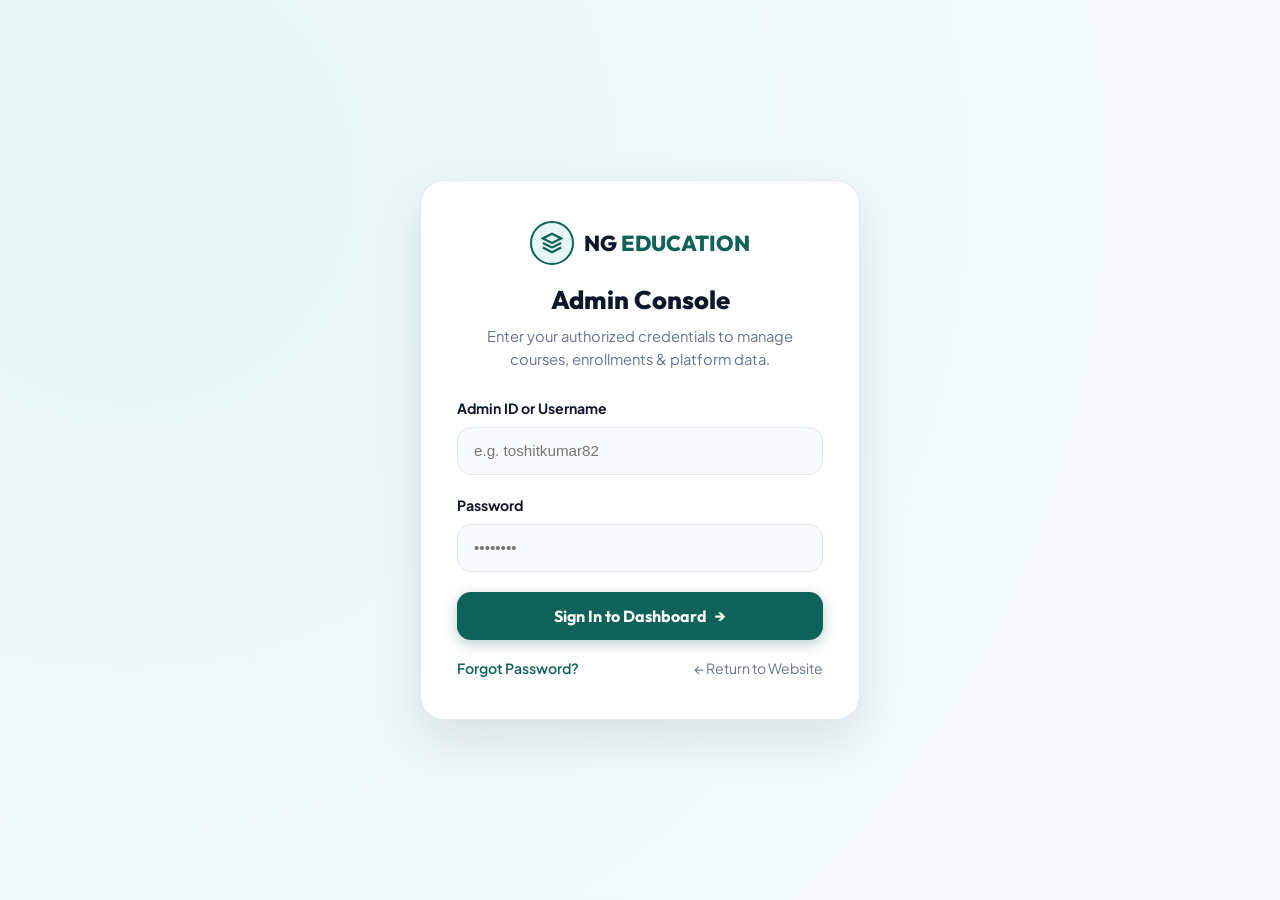
==== admin.html @ 5f2c1bf9 "Implement Master Admin Portal with course manager, payment approvals and 2-step email verification" ====
<!DOCTYPE html>
<html lang="en">
<head>
  <meta charset="UTF-8">
  <meta name="viewport" content="width=device-width, initial-scale=1.0">
  <title>NG EDUCATION | Master Admin Portal</title>
  <meta name="description" content="Private Master Admin Dashboard for NG EDUCATION. Manage Courses, Pricing, Student Enrollments, and User Logins.">
  <link rel="icon" type="image/svg+xml" href="data:image/svg+xml,<svg xmlns='http://www.w3.org/2000/svg' viewBox='0 0 24 24' fill='%230E6258'><path d='M12 2L2 7l10 5 10-5-10-5zM2 17l10 5 10-5M2 12l10 5 10-5'/></svg>">

  <!-- Google Fonts: Outfit & Plus Jakarta Sans -->
  <link rel="preconnect" href="https://fonts.googleapis.com">
  <link rel="preconnect" href="https://fonts.gstatic.com" crossorigin>
  <link href="https://fonts.googleapis.com/css2?family=Outfit:wght@500;600;700;800;900&family=Plus+Jakarta+Sans:wght@400;500;600;700;800&display=swap" rel="stylesheet">

  <!-- Admin Stylesheet -->
  <link rel="stylesheet" href="css/admin.css">
</head>
<body>

  <!-- =====================================================================
       1. AUTHENTICATION & LOGIN SCREEN (LOCK SCREEN)
       ===================================================================== -->
  <div class="admin-auth-wrapper" id="adminAuthWrap">
    <div class="admin-login-card">
      <div class="auth-header">
        <a href="index.html" class="auth-brand-logo">
          <div class="auth-logo-orb">
            <svg width="22" height="22" viewBox="0 0 24 24" fill="none" stroke="currentColor" stroke-width="2.5"><polygon points="12 2 2 7 12 12 22 7 12 2"></polygon><polyline points="2 17 12 22 22 17"></polyline><polyline points="2 12 12 17 22 12"></polyline></svg>
          </div>
          <span class="auth-brand-text">NG <span>EDUCATION</span></span>
        </a>
        <h1 class="auth-title">Admin Console</h1>
        <p class="auth-subtitle">Enter your authorized credentials to manage courses, enrollments &amp; platform data.</p>
      </div>

      <!-- Alert Box -->
      <div id="authAlertBox" class="auth-alert-box"></div>

      <form id="adminLoginForm">
        <div class="auth-form-group">
          <label class="auth-label" for="adminUserInput">Admin ID or Username</label>
          <div class="auth-input-wrap">
            <input type="text" id="adminUserInput" class="auth-input" placeholder="e.g. toshitkumar82" required autocomplete="username">
          </div>
        </div>

        <div class="auth-form-group">
          <label class="auth-label" for="adminPassInput">Password</label>
          <div class="auth-input-wrap">
            <input type="password" id="adminPassInput" class="auth-input" placeholder="••••••••" required autocomplete="current-password">
          </div>
        </div>

        <button type="submit" class="btn-auth-submit">
          <span>Sign In to Dashboard</span>
          <span>→</span>
        </button>
      </form>

      <div class="auth-extra-links">
        <span class="auth-forgot-link" onclick="openForgotPasswordModal()">Forgot Password?</span>
        <a href="index.html" class="auth-home-link">← Return to Website</a>
      </div>
    </div>
  </div>

  <!-- =====================================================================
       2. 2-STEP EMAIL VERIFICATION & FORGOT PASSWORD MODAL
       ===================================================================== -->
  <div class="admin-modal-overlay" id="modalForgotPass">
    <div class="admin-modal-box" style="max-width: 480px;">
      <div class="admin-modal-header">
        <h3 class="admin-modal-title">Reset Admin Password</h3>
        <button class="btn-modal-close" onclick="closeForgotPasswordModal()">&times;</button>
      </div>
      <div class="admin-modal-body">
        <div id="forgotAlert" class="auth-alert-box"></div>

        <!-- Step 1: Send OTP -->
        <div id="stepSendOtp">
          <p style="font-size: 0.92rem; color: #475569; margin-bottom: 18px;">
            For security, a 6-digit verification code will be sent to the registered Master Admin email address: <strong>kumartoshit82@gmail.com</strong>.
          </p>
          <div class="auth-form-group">
            <label class="auth-label">Confirm Master Admin Email</label>
            <input type="email" id="recoveryEmailInput" class="auth-input" value="kumartoshit82@gmail.com" placeholder="kumartoshit82@gmail.com">
          </div>
          <button type="button" class="btn-primary-action" style="width: 100%; justify-content: center; height: 46px;" onclick="requestPasswordResetOtp()">
            Send 2-Step Verification Code
          </button>
        </div>

        <!-- Step 2: Verify OTP -->
        <div id="stepVerifyOtp" style="display: none;">
          <p style="font-size: 0.92rem; color: #475569; margin-bottom: 18px;">
            We have sent a 6-digit code to <strong id="sentEmailNote">kumartoshit82@gmail.com</strong>. Please enter it below:
          </p>
          <div class="auth-form-group">
            <label class="auth-label">Enter 6-Digit OTP</label>
            <input type="text" id="otpInput" class="auth-input" placeholder="e.g. 849201" maxlength="6" style="letter-spacing: 4px; font-weight: 800; font-size: 1.2rem; text-align: center;">
          </div>
          <button type="button" class="btn-primary-action" style="width: 100%; justify-content: center; height: 46px;" onclick="verifyResetOtp()">
            Verify Code
          </button>
        </div>

        <!-- Step 3: Set New Password -->
        <div id="stepSetNewPass" style="display: none;">
          <p style="font-size: 0.92rem; color: #10B981; font-weight: 700; margin-bottom: 16px;">
            ✓ Identity verified successfully! Choose your new password.
          </p>
          <div class="auth-form-group">
            <label class="auth-label">New Password</label>
            <input type="password" id="newPasswordInput" class="auth-input" placeholder="Minimum 6 characters">
          </div>
          <div class="auth-form-group">
            <label class="auth-label">Confirm New Password</label>
            <input type="password" id="confirmPasswordInput" class="auth-input" placeholder="Re-enter password">
          </div>
          <button type="button" class="btn-primary-action" style="width: 100%; justify-content: center; height: 46px;" onclick="saveNewPassword()">
            Save New Password &amp; Login
          </button>
        </div>
      </div>
    </div>
  </div>

  <!-- =====================================================================
       3. MAIN ADMIN APP LAYOUT (SIDEBAR + CONTENT PANES)
       ===================================================================== -->
  <div class="admin-app-layout" id="adminAppLayout" style="display: none;">

    <!-- Left Sidebar -->
    <aside class="admin-sidebar" id="adminSidebar">
      <div class="sidebar-header">
        <a href="index.html" class="auth-brand-logo" style="margin-bottom: 0;">
          <div class="auth-logo-orb" style="width: 36px; height: 36px;">
            <svg width="18" height="18" viewBox="0 0 24 24" fill="none" stroke="currentColor" stroke-width="2.5"><polygon points="12 2 2 7 12 12 22 7 12 2"></polygon><polyline points="2 17 12 22 22 17"></polyline><polyline points="2 12 12 17 22 12"></polyline></svg>
          </div>
          <span class="auth-brand-text" style="font-size: 1.15rem;">NG <span>ADMIN</span></span>
        </a>
      </div>

      <nav class="sidebar-nav">
        <button class="nav-tab-btn active" id="tabBtn_dashboard" onclick="switchAdminTab('dashboard')">
          <span>📊</span>
          <span>Dashboard</span>
        </button>

        <button class="nav-tab-btn" id="tabBtn_courses" onclick="switchAdminTab('courses')">
          <span>📚</span>
          <span>Courses Manager</span>
        </button>

        <button class="nav-tab-btn" id="tabBtn_orders" onclick="switchAdminTab('orders')">
          <span>💳</span>
          <span>Enrollments &amp; Approvals</span>
          <span class="nav-tab-badge" id="sidebarOrderBadge" style="display: none;">0</span>
        </button>

        <button class="nav-tab-btn" id="tabBtn_users" onclick="switchAdminTab('users')">
          <span>👥</span>
          <span>User Logins</span>
        </button>

        <button class="nav-tab-btn" id="tabBtn_security" onclick="switchAdminTab('security')">
          <span>🔒</span>
          <span>Security &amp; 2-Step</span>
        </button>
      </nav>

      <div class="sidebar-footer">
        <div class="admin-user-info">
          <div class="admin-avatar">TK</div>
          <div class="admin-names">
            <div class="admin-name-title" id="adminDisplayUsername">toshitkumar82</div>
            <div class="admin-role-badge">Master Admin</div>
          </div>
        </div>
        <button class="btn-sidebar-logout" onclick="handleLogout()" title="Sign Out">
          <svg width="20" height="20" viewBox="0 0 24 24" fill="none" stroke="currentColor" stroke-width="2"><path d="M9 21H5a2 2 0 0 1-2-2V5a2 2 0 0 1 2-2h4"></path><polyline points="16 17 21 12 16 7"></polyline><line x1="21" y1="12" x2="9" y2="12"></line></svg>
        </button>
      </div>
    </aside>

    <!-- Main Content -->
    <main class="admin-main-content">
      
      <!-- Top Navigation -->
      <header class="admin-top-nav">
        <div class="top-nav-left">
          <button class="btn-mobile-sidebar-toggle" id="btnSidebarToggle">☰</button>
          <h2 class="top-page-title" id="topNavTitle">Platform Overview</h2>
        </div>
        <div class="top-nav-right">
          <span style="font-size: 0.85rem; color: #10B981; font-weight: 700; background: #D1FAE5; padding: 4px 10px; border-radius: 999px;">
            ● Protected Session
          </span>
          <a href="index.html" target="_blank" class="btn-live-site">
            <span>View Live Site</span>
            <span>↗</span>
          </a>
        </div>
      </header>

      <!-- Panes Container -->
      <div class="admin-view-container">

        <!-- ==========================================
             PANE 1: DASHBOARD
             ========================================== -->
        <div class="admin-tab-pane active" id="pane_dashboard">
          
          <!-- Metric Cards -->
          <div class="stats-cards-grid">
            <div class="stat-metric-card">
              <div class="metric-header">
                <span class="metric-title">Pending Approvals</span>
                <div class="metric-icon-wrap metric-amber">⏳</div>
              </div>
              <div class="metric-number" id="metricPendingOrders">0</div>
              <div class="metric-footer">Awaiting payment verification</div>
            </div>

            <div class="stat-metric-card">
              <div class="metric-header">
                <span class="metric-title">Verified Revenue</span>
                <div class="metric-icon-wrap metric-green">₹</div>
              </div>
              <div class="metric-number" id="metricTotalRevenue">₹0</div>
              <div class="metric-footer">Total approved course sales</div>
            </div>

            <div class="stat-metric-card">
              <div class="metric-header">
                <span class="metric-title">Registered Users</span>
                <div class="metric-icon-wrap metric-teal">👥</div>
              </div>
              <div class="metric-number" id="metricTotalUsers">0</div>
              <div class="metric-footer">Google &amp; Direct Logins</div>
            </div>

            <div class="stat-metric-card">
              <div class="metric-header">
                <span class="metric-title">Active Live Courses</span>
                <div class="metric-icon-wrap metric-purple">📚</div>
              </div>
              <div class="metric-number" id="metricActiveCourses">0</div>
              <div class="metric-footer">Published on Home Page</div>
            </div>
          </div>

          <!-- Quick Orders Table -->
          <div class="panel-card">
            <div class="panel-header">
              <div class="panel-title-wrap">
                <h3>Recent Student Enrollments &amp; Approvals</h3>
                <p>Toggle switch to ON to immediately approve course access upon payment verification.</p>
              </div>
              <button class="btn-primary-action" onclick="switchAdminTab('orders')">View All Enrollments →</button>
            </div>
            <div class="table-responsive">
              <table class="admin-table">
                <thead>
                  <tr>
                    <th>Order ID</th>
                    <th>Student Name</th>
                    <th>Course</th>
                    <th>Amount</th>
                    <th>Status</th>
                    <th>Approval Action</th>
                  </tr>
                </thead>
                <tbody id="dashRecentOrdersBody"></tbody>
              </table>
            </div>
          </div>

        </div>

        <!-- ==========================================
             PANE 2: COURSES MANAGER
             ========================================== -->
        <div class="admin-tab-pane" id="pane_courses">
          <div class="panel-card">
            <div class="panel-header">
              <div class="panel-title-wrap">
                <h3>Live Courses &amp; Pricing Catalog</h3>
                <p>Add new courses, update prices, discounts, and toggle courses ON/OFF directly on the Home Page.</p>
              </div>
              <div class="panel-actions">
                <button class="btn-primary-action" onclick="openAddCourseModal()">+ Add New Course</button>
              </div>
            </div>
            <div class="table-responsive">
              <table class="admin-table">
                <thead>
                  <tr>
                    <th>Course Title</th>
                    <th>Category</th>
                    <th>Pricing &amp; Discount</th>
                    <th>Status</th>
                    <th>Home Page Live Switch</th>
                    <th>Actions</th>
                  </tr>
                </thead>
                <tbody id="coursesTableBody"></tbody>
              </table>
            </div>
          </div>
        </div>

        <!-- ==========================================
             PANE 3: ENROLLMENTS & APPROVALS
             ========================================== -->
        <div class="admin-tab-pane" id="pane_orders">
          <div class="panel-card">
            <div class="panel-header">
              <div class="panel-title-wrap">
                <h3>Course Enrollments &amp; Payment Verification</h3>
                <p>Verify payment proof/UTR and toggle ON to grant student course access.</p>
              </div>
            </div>
            <div class="table-responsive">
              <table class="admin-table">
                <thead>
                  <tr>
                    <th>Order ID</th>
                    <th>Student &amp; Parent</th>
                    <th>Contact Info</th>
                    <th>Course Enrolled</th>
                    <th>Amount &amp; Mode</th>
                    <th>Transaction Ref</th>
                    <th>Approval Status</th>
                    <th>Approve Switch</th>
                  </tr>
                </thead>
                <tbody id="ordersTableBody"></tbody>
              </table>
            </div>
          </div>
        </div>

        <!-- ==========================================
             PANE 4: USER LOGINS DIRECTORY
             ========================================== -->
        <div class="admin-tab-pane" id="pane_users">
          <div class="panel-card">
            <div class="panel-header">
              <div class="panel-title-wrap">
                <h3>Registered User Logins Directory</h3>
                <p>Synced live with your Google Sheet (Google Users &amp; Direct Signups) with location &amp; device details.</p>
              </div>
              <a href="https://docs.google.com/spreadsheets/d/1xr0EmkTysGumahYe-9bsFYZ5dHt9Hrwc7kHUkn9JGhY/edit" target="_blank" class="btn-secondary-action">
                <span>Open in Google Sheets ↗</span>
              </a>
            </div>
            <div class="table-responsive">
              <table class="admin-table">
                <thead>
                  <tr>
                    <th>User ID</th>
                    <th>Full Name</th>
                    <th>Email Address</th>
                    <th>Phone</th>
                    <th>Source</th>
                    <th>Location &amp; IP</th>
                    <th>Device &amp; OS</th>
                    <th>Joined At</th>
                  </tr>
                </thead>
                <tbody id="usersTableBody"></tbody>
              </table>
            </div>
          </div>
        </div>

        <!-- ==========================================
             PANE 5: SECURITY & 2-STEP SETTINGS
             ========================================== -->
        <div class="admin-tab-pane" id="pane_security">
          <div class="panel-card" style="max-width: 680px;">
            <div class="panel-header">
              <div class="panel-title-wrap">
                <h3>Admin Security &amp; 2-Step Verification</h3>
                <p>Manage your Master Admin credentials and password recovery.</p>
              </div>
            </div>
            <div class="admin-modal-body">
              <div class="auth-form-group">
                <label class="auth-label">Master Admin ID / Username</label>
                <input type="text" class="auth-input" value="toshitkumar82" readonly style="background: #F1F5F9; color: #475569;">
              </div>

              <div class="auth-form-group">
                <label class="auth-label">2-Step Verification Recovery Email</label>
                <input type="email" class="auth-input" value="kumartoshit82@gmail.com" readonly style="background: #F1F5F9; color: #475569;">
                <p style="font-size: 0.8rem; color: #64748B; margin-top: 4px;">
                  All password reset codes and security verification OTPs are strictly dispatched to this address.
                </p>
              </div>

              <div style="margin-top: 24px; padding-top: 20px; border-top: 1px solid var(--admin-border);">
                <button type="button" class="btn-primary-action" onclick="openForgotPasswordModal()">
                  Trigger 2-Step Email Password Reset Code →
                </button>
              </div>
            </div>
          </div>
        </div>

      </div>
    </main>
  </div>

  <!-- =====================================================================
       4. ADD / EDIT COURSE MODAL
       ===================================================================== -->
  <div class="admin-modal-overlay" id="modalCourse">
    <div class="admin-modal-box">
      <div class="admin-modal-header">
        <h3 class="admin-modal-title" id="courseModalTitle">Add New Course</h3>
        <button class="btn-modal-close" onclick="closeCourseModal()">&times;</button>
      </div>
      <form id="courseForm" onsubmit="handleCourseFormSubmit(event)">
        <input type="hidden" id="courseEditId">
        <div class="admin-modal-body">
          <div class="modal-form-grid">
            <div class="modal-form-full auth-form-group">
              <label class="auth-label">Course Title *</label>
              <input type="text" id="courseInputTitle" class="auth-input" placeholder="e.g. Autonomous Smart Car & Robotics" required>
            </div>

            <div class="auth-form-group">
              <label class="auth-label">Category *</label>
              <input type="text" id="courseInputCategory" class="auth-input" placeholder="e.g. Robotics, AI, Coding" required>
            </div>

            <div class="auth-form-group">
              <label class="auth-label">Icon (Emoji) *</label>
              <input type="text" id="courseInputIcon" class="auth-input" placeholder="e.g. 🤖, 💻, ⚡" required>
            </div>

            <div class="auth-form-group">
              <label class="auth-label">Target Students / Grade</label>
              <input type="text" id="courseInputGrade" class="auth-input" placeholder="e.g. Grade 5–10">
            </div>

            <div class="auth-form-group">
              <label class="auth-label">Duration &amp; Modules</label>
              <input type="text" id="courseInputDuration" class="auth-input" placeholder="e.g. 16 Modules • 25 Hours">
            </div>

            <div class="auth-form-group">
              <label class="auth-label">Original Price (₹)</label>
              <input type="number" id="courseInputOrigPrice" class="auth-input" placeholder="e.g. 3999" min="0">
            </div>

            <div class="auth-form-group">
              <label class="auth-label">Discounted Selling Price (₹) *</label>
              <input type="number" id="courseInputDiscPrice" class="auth-input" placeholder="e.g. 1999" required min="0">
            </div>

            <div class="auth-form-group">
              <label class="auth-label">Discount Badge Text</label>
              <input type="text" id="courseInputBadge" class="auth-input" placeholder="e.g. 50% OFF, Bestseller">
            </div>

            <div class="modal-form-full auth-form-group">
              <label class="auth-label">Course Description</label>
              <textarea id="courseInputDesc" class="auth-input" style="height: 80px; padding-top: 10px; resize: vertical;" placeholder="Brief summary of what students will build and learn..."></textarea>
            </div>

            <div class="modal-form-full" style="display: flex; align-items: center; gap: 10px;">
              <input type="checkbox" id="courseInputActive" checked style="width: 18px; height: 18px; accent-color: var(--admin-teal);">
              <label for="courseInputActive" style="font-size: 0.92rem; font-weight: 700; color: var(--admin-slate); cursor: pointer;">
                Publish Live on Home Page immediately
              </label>
            </div>
          </div>
        </div>
        <div class="admin-modal-footer">
          <button type="button" class="btn-secondary-action" onclick="closeCourseModal()">Cancel</button>
          <button type="submit" class="btn-primary-action">Save Course</button>
        </div>
      </form>
    </div>
  </div>

  <!-- Admin Logic Script -->
  <script src="js/admin.js"></script>
</body>
</html>
---- css/admin.css ----
/* =====================================================================
   NG EDUCATION - MASTER ADMIN DASHBOARD STYLESHEET
   100% Solid Color System • Teal (#0E6258) • Amber (#F59E0B) • Slate (#0F172A)
   ===================================================================== */

:root {
  --admin-teal: #0E6258;
  --admin-teal-dark: #08473F;
  --admin-teal-light: #E6F7F5;
  --admin-amber: #F59E0B;
  --admin-amber-dark: #D97706;
  --admin-amber-light: #FEF3C7;
  --admin-slate: #0F172A;
  --admin-slate-card: #1E293B;
  --admin-gray-bg: #F8FAFC;
  --admin-border: #E2E8F0;
  --admin-text-main: #0F172A;
  --admin-text-muted: #64748B;
  --admin-success: #10B981;
  --admin-success-light: #D1FAE5;
  --admin-danger: #EF4444;
  --admin-danger-light: #FEE2E2;
  --admin-radius: 14px;
  --admin-shadow: 0 4px 20px rgba(15, 23, 42, 0.06);
  --admin-font: 'Plus Jakarta Sans', -apple-system, BlinkMacSystemFont, 'Segoe UI', Roboto, sans-serif;
  --admin-heading: 'Outfit', -apple-system, BlinkMacSystemFont, 'Segoe UI', Roboto, sans-serif;
}

*, *::before, *::after {
  box-sizing: border-box;
  margin: 0;
  padding: 0;
}

body {
  font-family: var(--admin-font);
  background-color: var(--admin-gray-bg);
  color: var(--admin-text-main);
  line-height: 1.5;
  min-height: 100vh;
}

/* =====================================================================
   1. AUTHENTICATION & LOGIN SCREEN (LOCK SCREEN)
   ===================================================================== */
.admin-auth-wrapper {
  min-height: 100vh;
  display: flex;
  align-items: center;
  justify-content: center;
  padding: 24px;
  background: radial-gradient(circle at 10% 20%, #E6F7F5 0%, #F8FAFC 90%);
}

.admin-login-card {
  width: 100%;
  max-width: 440px;
  background-color: #FFFFFF;
  border: 1.5px solid var(--admin-border);
  border-radius: 24px;
  padding: 40px 36px;
  box-shadow: 0 20px 48px rgba(15, 23, 42, 0.1);
  position: relative;
}

.auth-header {
  text-align: center;
  margin-bottom: 28px;
}

.auth-brand-logo {
  display: inline-flex;
  align-items: center;
  gap: 10px;
  margin-bottom: 16px;
  text-decoration: none;
}

.auth-logo-orb {
  width: 44px;
  height: 44px;
  border-radius: 50%;
  background-color: var(--admin-teal-light);
  border: 2px solid var(--admin-teal);
  display: flex;
  align-items: center;
  justify-content: center;
  color: var(--admin-teal);
}

.auth-brand-text {
  font-family: var(--admin-heading);
  font-size: 1.35rem;
  font-weight: 800;
  color: var(--admin-slate);
}

.auth-brand-text span {
  color: var(--admin-teal);
}

.auth-title {
  font-family: var(--admin-heading);
  font-size: 1.6rem;
  font-weight: 800;
  color: var(--admin-slate);
  margin-bottom: 6px;
}

.auth-subtitle {
  font-size: 0.92rem;
  color: var(--admin-text-muted);
}

.auth-form-group {
  margin-bottom: 20px;
}

.auth-label {
  display: block;
  font-size: 0.88rem;
  font-weight: 700;
  color: var(--admin-slate);
  margin-bottom: 8px;
}

.auth-input-wrap {
  position: relative;
}

.auth-input {
  width: 100%;
  height: 48px;
  padding: 0 16px;
  font-size: 0.95rem;
  border: 1.5px solid var(--admin-border);
  border-radius: var(--admin-radius);
  outline: none;
  transition: all 0.2s ease;
  background-color: #F8FAFC;
  color: var(--admin-slate);
}

.auth-input:focus {
  border-color: var(--admin-teal);
  background-color: #FFFFFF;
  box-shadow: 0 0 0 3px rgba(14, 98, 88, 0.12);
}

.btn-auth-submit {
  width: 100%;
  height: 48px;
  background-color: var(--admin-teal);
  color: #FFFFFF;
  border: none;
  border-radius: var(--admin-radius);
  font-family: var(--admin-heading);
  font-size: 1rem;
  font-weight: 700;
  cursor: pointer;
  transition: all 0.2s ease;
  box-shadow: 0 4px 14px rgba(14, 98, 88, 0.3);
  display: flex;
  align-items: center;
  justify-content: center;
  gap: 8px;
}

.btn-auth-submit:hover {
  background-color: var(--admin-teal-dark);
  transform: translateY(-1px);
}

.auth-extra-links {
  display: flex;
  justify-content: space-between;
  align-items: center;
  margin-top: 18px;
  font-size: 0.88rem;
}

.auth-forgot-link {
  color: var(--admin-teal);
  text-decoration: none;
  font-weight: 600;
  cursor: pointer;
}

.auth-forgot-link:hover {
  text-decoration: underline;
}

.auth-home-link {
  color: var(--admin-text-muted);
  text-decoration: none;
}

.auth-alert-box {
  padding: 12px 16px;
  border-radius: 12px;
  font-size: 0.88rem;
  margin-bottom: 20px;
  display: none;
}

.auth-alert-error {
  background-color: var(--admin-danger-light);
  color: var(--admin-danger);
  border: 1px solid #FCA5A5;
}

.auth-alert-success {
  background-color: var(--admin-success-light);
  color: var(--admin-success);
  border: 1px solid #6EE7B7;
}

/* =====================================================================
   2. MAIN ADMIN APP LAYOUT (SIDEBAR + CONTENT)
   ===================================================================== */
.admin-app-layout {
  display: flex;
  min-height: 100vh;
}

/* Sidebar */
.admin-sidebar {
  width: 260px;
  background-color: #FFFFFF;
  border-right: 1.5px solid var(--admin-border);
  display: flex;
  flex-direction: column;
  position: fixed;
  top: 0;
  bottom: 0;
  left: 0;
  z-index: 100;
  transition: transform 0.3s ease;
}

.sidebar-header {
  padding: 24px 20px;
  border-bottom: 1.5px solid var(--admin-border);
  display: flex;
  align-items: center;
  justify-content: space-between;
}

.sidebar-nav {
  padding: 20px 14px;
  display: flex;
  flex-direction: column;
  gap: 6px;
  flex: 1;
  overflow-y: auto;
}

.nav-tab-btn {
  display: flex;
  align-items: center;
  gap: 12px;
  padding: 12px 16px;
  border-radius: var(--admin-radius);
  background: transparent;
  border: none;
  color: var(--admin-text-muted);
  font-size: 0.94rem;
  font-weight: 600;
  cursor: pointer;
  transition: all 0.2s ease;
  width: 100%;
  text-align: left;
}

.nav-tab-btn:hover {
  background-color: var(--admin-gray-bg);
  color: var(--admin-slate);
}

.nav-tab-btn.active {
  background-color: var(--admin-teal-light);
  color: var(--admin-teal);
  font-weight: 700;
}

.nav-tab-badge {
  margin-left: auto;
  background-color: var(--admin-amber);
  color: #FFFFFF;
  font-size: 0.75rem;
  font-weight: 800;
  padding: 2px 8px;
  border-radius: 999px;
}

.sidebar-footer {
  padding: 18px 20px;
  border-top: 1.5px solid var(--admin-border);
  display: flex;
  align-items: center;
  justify-content: space-between;
}

.admin-user-info {
  display: flex;
  align-items: center;
  gap: 10px;
}

.admin-avatar {
  width: 36px;
  height: 36px;
  border-radius: 50%;
  background-color: var(--admin-teal);
  color: #FFFFFF;
  display: flex;
  align-items: center;
  justify-content: center;
  font-weight: 800;
  font-size: 0.9rem;
}

.admin-names {
  line-height: 1.2;
}

.admin-name-title {
  font-size: 0.88rem;
  font-weight: 700;
  color: var(--admin-slate);
}

.admin-role-badge {
  font-size: 0.74rem;
  color: var(--admin-text-muted);
}

.btn-sidebar-logout {
  background: none;
  border: none;
  color: var(--admin-text-muted);
  cursor: pointer;
  padding: 6px;
  border-radius: 8px;
  transition: all 0.2s ease;
}

.btn-sidebar-logout:hover {
  background-color: var(--admin-danger-light);
  color: var(--admin-danger);
}

/* Main Content Area */
.admin-main-content {
  margin-left: 260px;
  flex: 1;
  display: flex;
  flex-direction: column;
  min-height: 100vh;
}

.admin-top-nav {
  height: 70px;
  background-color: #FFFFFF;
  border-bottom: 1.5px solid var(--admin-border);
  display: flex;
  align-items: center;
  justify-content: space-between;
  padding: 0 32px;
  position: sticky;
  top: 0;
  z-index: 90;
}

.top-nav-left {
  display: flex;
  align-items: center;
  gap: 16px;
}

.top-page-title {
  font-family: var(--admin-heading);
  font-size: 1.35rem;
  font-weight: 800;
  color: var(--admin-slate);
}

.top-nav-right {
  display: flex;
  align-items: center;
  gap: 16px;
}

.btn-live-site {
  display: inline-flex;
  align-items: center;
  gap: 8px;
  padding: 8px 16px;
  background-color: var(--admin-gray-bg);
  border: 1.5px solid var(--admin-border);
  border-radius: var(--admin-radius);
  color: var(--admin-slate);
  text-decoration: none;
  font-size: 0.88rem;
  font-weight: 600;
  transition: all 0.2s ease;
}

.btn-live-site:hover {
  background-color: var(--admin-teal-light);
  border-color: var(--admin-teal);
  color: var(--admin-teal);
}

.btn-mobile-sidebar-toggle {
  display: none;
  background: none;
  border: none;
  font-size: 1.5rem;
  color: var(--admin-slate);
  cursor: pointer;
}

/* Admin Views Container */
.admin-view-container {
  padding: 32px;
  flex: 1;
}

.admin-tab-pane {
  display: none;
}

.admin-tab-pane.active {
  display: block;
  animation: fadeIn 0.25s ease;
}

@keyframes fadeIn {
  from { opacity: 0; transform: translateY(6px); }
  to { opacity: 1; transform: translateY(0); }
}

/* =====================================================================
   3. METRIC CARDS & STATS
   ===================================================================== */
.stats-cards-grid {
  display: grid;
  grid-template-columns: repeat(auto-fit, minmax(220px, 1fr));
  gap: 20px;
  margin-bottom: 32px;
}

.stat-metric-card {
  background-color: #FFFFFF;
  border: 1.5px solid var(--admin-border);
  border-radius: 20px;
  padding: 24px;
  box-shadow: var(--admin-shadow);
  display: flex;
  flex-direction: column;
  position: relative;
  overflow: hidden;
}

.metric-header {
  display: flex;
  align-items: center;
  justify-content: space-between;
  margin-bottom: 12px;
}

.metric-title {
  font-size: 0.88rem;
  font-weight: 700;
  color: var(--admin-text-muted);
  text-transform: uppercase;
  letter-spacing: 0.05em;
}

.metric-icon-wrap {
  width: 40px;
  height: 40px;
  border-radius: 12px;
  display: flex;
  align-items: center;
  justify-content: center;
  font-size: 1.25rem;
}

.metric-teal { background-color: var(--admin-teal-light); color: var(--admin-teal); }
.metric-amber { background-color: var(--admin-amber-light); color: var(--admin-amber-dark); }
.metric-purple { background-color: #F3E8FF; color: #7E22CE; }
.metric-green { background-color: var(--admin-success-light); color: var(--admin-success); }

.metric-number {
  font-family: var(--admin-heading);
  font-size: 2.2rem;
  font-weight: 800;
  color: var(--admin-slate);
  line-height: 1.1;
  margin-bottom: 6px;
}

.metric-footer {
  font-size: 0.82rem;
  color: var(--admin-text-muted);
}

/* =====================================================================
   4. DATA TABLES, HEADERS & CONTROLS
   ===================================================================== */
.panel-card {
  background-color: #FFFFFF;
  border: 1.5px solid var(--admin-border);
  border-radius: 20px;
  box-shadow: var(--admin-shadow);
  overflow: hidden;
  margin-bottom: 30px;
}

.panel-header {
  padding: 20px 24px;
  border-bottom: 1.5px solid var(--admin-border);
  display: flex;
  align-items: center;
  justify-content: space-between;
  flex-wrap: wrap;
  gap: 16px;
}

.panel-title-wrap h3 {
  font-family: var(--admin-heading);
  font-size: 1.2rem;
  font-weight: 800;
  color: var(--admin-slate);
}

.panel-title-wrap p {
  font-size: 0.85rem;
  color: var(--admin-text-muted);
}

.panel-actions {
  display: flex;
  align-items: center;
  gap: 12px;
}

.btn-primary-action {
  display: inline-flex;
  align-items: center;
  gap: 8px;
  padding: 10px 20px;
  background-color: var(--admin-teal);
  color: #FFFFFF;
  border: none;
  border-radius: var(--admin-radius);
  font-size: 0.9rem;
  font-weight: 700;
  cursor: pointer;
  transition: all 0.2s ease;
  box-shadow: 0 4px 12px rgba(14, 98, 88, 0.25);
}

.btn-primary-action:hover {
  background-color: var(--admin-teal-dark);
  transform: translateY(-1px);
}

.btn-secondary-action {
  display: inline-flex;
  align-items: center;
  gap: 8px;
  padding: 10px 18px;
  background-color: var(--admin-gray-bg);
  border: 1.5px solid var(--admin-border);
  border-radius: var(--admin-radius);
  color: var(--admin-slate);
  font-size: 0.9rem;
  font-weight: 600;
  cursor: pointer;
  transition: all 0.2s ease;
}

.btn-secondary-action:hover {
  border-color: var(--admin-teal);
  color: var(--admin-teal);
}

.admin-search-input {
  height: 40px;
  padding: 0 14px;
  border: 1.5px solid var(--admin-border);
  border-radius: var(--admin-radius);
  font-size: 0.88rem;
  outline: none;
  background-color: var(--admin-gray-bg);
}

.admin-search-input:focus {
  border-color: var(--admin-teal);
  background-color: #FFFFFF;
}

/* Table Responsive Wrapper */
.table-responsive {
  width: 100%;
  overflow-x: auto;
}

.admin-table {
  width: 100%;
  border-collapse: collapse;
  text-align: left;
  font-size: 0.9rem;
}

.admin-table th {
  background-color: #F8FAFC;
  padding: 14px 20px;
  font-weight: 700;
  color: var(--admin-slate);
  font-size: 0.82rem;
  text-transform: uppercase;
  letter-spacing: 0.05em;
  border-bottom: 1.5px solid var(--admin-border);
  white-space: nowrap;
}

.admin-table td {
  padding: 16px 20px;
  border-bottom: 1px solid var(--admin-border);
  vertical-align: middle;
  color: var(--admin-text-main);
}

.admin-table tr:hover td {
  background-color: #F8FAFC;
}

/* Status Badges */
.badge-status {
  display: inline-flex;
  align-items: center;
  gap: 6px;
  padding: 4px 10px;
  border-radius: 999px;
  font-size: 0.78rem;
  font-weight: 700;
}

.badge-approved {
  background-color: var(--admin-success-light);
  color: var(--admin-success);
  border: 1px solid #A7F3D0;
}

.badge-pending {
  background-color: var(--admin-amber-light);
  color: var(--admin-amber-dark);
  border: 1px solid #FDE68A;
}

.badge-active {
  background-color: var(--admin-teal-light);
  color: var(--admin-teal);
  border: 1px solid #99F6E4;
}

.badge-draft {
  background-color: #F1F5F9;
  color: #64748B;
  border: 1px solid #CBD5E1;
}

/* Approval ON / OFF Toggle Switch */
.approval-switch {
  position: relative;
  display: inline-block;
  width: 50px;
  height: 28px;
}

.approval-switch input {
  opacity: 0;
  width: 0;
  height: 0;
}

.slider-round {
  position: absolute;
  cursor: pointer;
  top: 0;
  left: 0;
  right: 0;
  bottom: 0;
  background-color: #CBD5E1;
  transition: .3s;
  border-radius: 34px;
}

.slider-round:before {
  position: absolute;
  content: "";
  height: 20px;
  width: 20px;
  left: 4px;
  bottom: 4px;
  background-color: white;
  transition: .3s;
  border-radius: 50%;
  box-shadow: 0 2px 4px rgba(0,0,0,0.2);
}

input:checked + .slider-round {
  background-color: var(--admin-success);
}

input:checked + .slider-round:before {
  transform: translateX(22px);
}

/* =====================================================================
   5. MODALS & FORMS
   ===================================================================== */
.admin-modal-overlay {
  position: fixed;
  inset: 0;
  background-color: rgba(15, 23, 42, 0.6);
  backdrop-filter: blur(4px);
  z-index: 9999;
  display: flex;
  align-items: center;
  justify-content: center;
  padding: 20px;
  opacity: 0;
  visibility: hidden;
  pointer-events: none;
  transition: all 0.25s ease;
}

.admin-modal-overlay.active {
  opacity: 1;
  visibility: visible;
  pointer-events: auto;
}

.admin-modal-box {
  background-color: #FFFFFF;
  border: 1.5px solid var(--admin-border);
  border-radius: 24px;
  width: 100%;
  max-width: 600px;
  max-height: 90vh;
  overflow-y: auto;
  box-shadow: 0 24px 60px rgba(15, 23, 42, 0.2);
  transform: scale(0.96);
  transition: transform 0.25s ease;
}

.admin-modal-overlay.active .admin-modal-box {
  transform: scale(1);
}

.admin-modal-header {
  padding: 20px 24px;
  border-bottom: 1.5px solid var(--admin-border);
  display: flex;
  align-items: center;
  justify-content: space-between;
}

.admin-modal-title {
  font-family: var(--admin-heading);
  font-size: 1.25rem;
  font-weight: 800;
  color: var(--admin-slate);
}

.btn-modal-close {
  background: none;
  border: none;
  font-size: 1.5rem;
  color: var(--admin-text-muted);
  cursor: pointer;
  width: 36px;
  height: 36px;
  border-radius: 50%;
  display: flex;
  align-items: center;
  justify-content: center;
  transition: all 0.2s ease;
}

.btn-modal-close:hover {
  background-color: var(--admin-gray-bg);
  color: var(--admin-slate);
}

.admin-modal-body {
  padding: 24px;
}

.modal-form-grid {
  display: grid;
  grid-template-columns: 1fr 1fr;
  gap: 16px;
}

.modal-form-full {
  grid-column: span 2;
}

.admin-modal-footer {
  padding: 16px 24px;
  border-top: 1.5px solid var(--admin-border);
  display: flex;
  justify-content: flex-end;
  gap: 12px;
}

/* Notification Toast */
.admin-toast {
  position: fixed;
  bottom: 24px;
  right: 24px;
  padding: 14px 20px;
  background-color: var(--admin-slate);
  color: #FFFFFF;
  border-radius: var(--admin-radius);
  box-shadow: 0 10px 28px rgba(0, 0, 0, 0.2);
  z-index: 10000;
  display: flex;
  align-items: center;
  gap: 10px;
  font-size: 0.92rem;
  font-weight: 600;
  transform: translateY(100px);
  opacity: 0;
  transition: all 0.3s cubic-bezier(0.16, 1, 0.3, 1);
}

.admin-toast.show {
  transform: translateY(0);
  opacity: 1;
}

/* =====================================================================
   6. RESPONSIVE BREAKPOINTS
   ===================================================================== */
@media (max-width: 991px) {
  .admin-sidebar {
    transform: translateX(-100%);
  }

  .admin-sidebar.open {
    transform: translateX(0);
    box-shadow: 0 0 40px rgba(0, 0, 0, 0.3);
  }

  .admin-main-content {
    margin-left: 0;
  }

  .btn-mobile-sidebar-toggle {
    display: block;
  }

  .admin-top-nav {
    padding: 0 16px;
  }

  .admin-view-container {
    padding: 20px 16px;
  }

  .modal-form-grid {
    grid-template-columns: 1fr;
  }

  .modal-form-full {
    grid-column: span 1;
  }
}
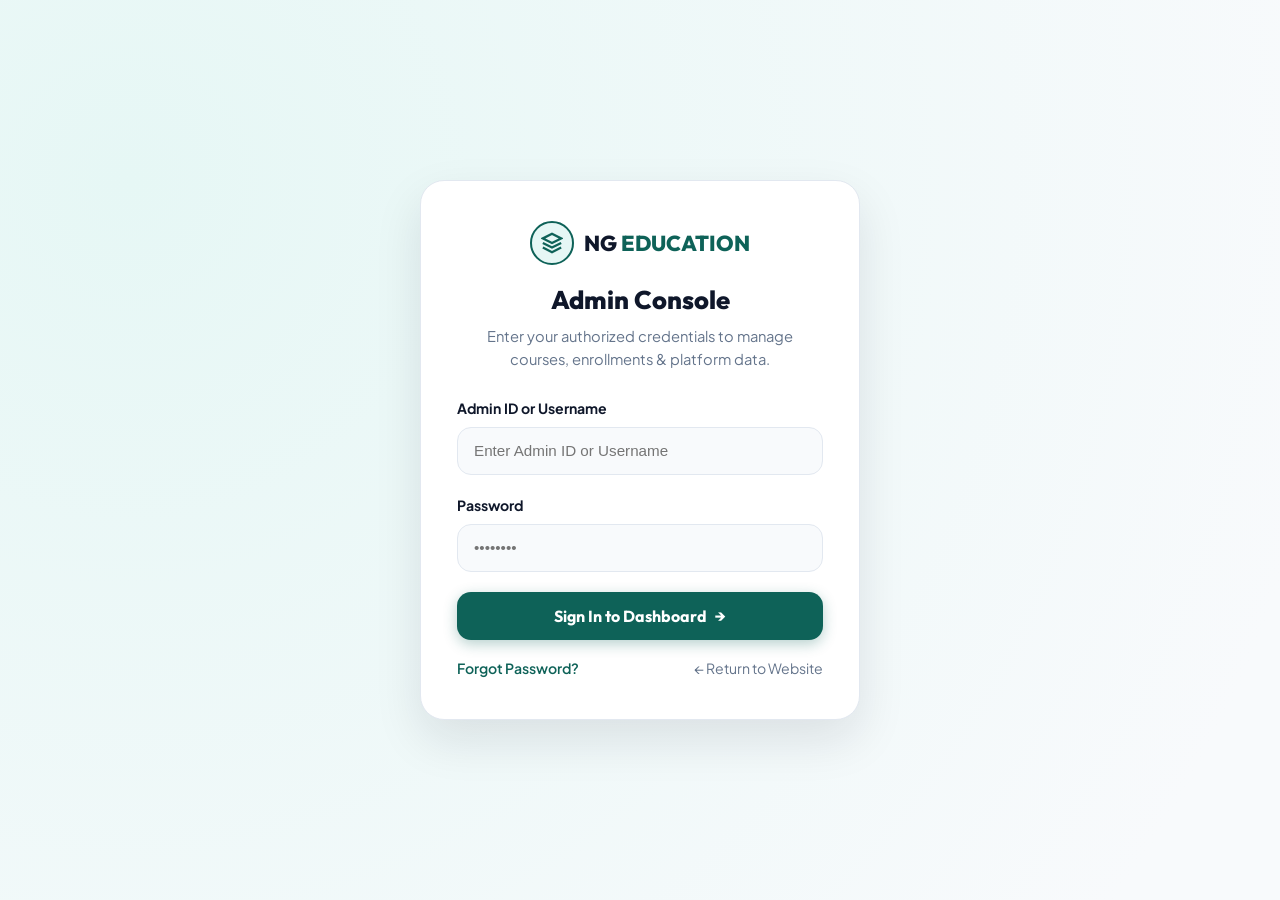
==== commit d87105a8: "Admin Overhaul: Sidebar Collapse Toggle, 14 Curriculum Modules, Executive Dashboard, and Student CRU" ====
--- a/admin.html
+++ b/admin.html
@@ -5,7 +5,7 @@
   <meta name="viewport" content="width=device-width, initial-scale=1.0">
   <title>NG EDUCATION | Master Admin Portal</title>
   <meta name="description" content="Private Master Admin Dashboard for NG EDUCATION. Manage Courses, Pricing, Student Enrollments, and User Logins.">
-  <link rel="icon" type="image/svg+xml" href="data:image/svg+xml,<svg xmlns='http://www.w3.org/2000/svg' viewBox='0 0 24 24' fill='%230E6258'><path d='M12 2L2 7l10 5 10-5-10-5zM2 17l10 5 10-5M2 12l10 5 10-5'/></svg>">
+  <link rel="icon" type="image/svg+xml" href="data:image/svg+xml,%3Csvg xmlns='https://www.w3.org/2000/svg' viewBox='0 0 24 24' fill='%230E6258'%3E%3Cpath d='M12 2L2 7l10 5 10-5-10-5zM2 17l10 5 10-5M2 12l10 5 10-5'/%3E%3C/svg%3E">
 
   <!-- Google Fonts: Outfit & Plus Jakarta Sans -->
   <link rel="preconnect" href="https://fonts.googleapis.com">
@@ -40,7 +40,7 @@
         <div class="auth-form-group">
           <label class="auth-label" for="adminUserInput">Admin ID or Username</label>
           <div class="auth-input-wrap">
-            <input type="text" id="adminUserInput" class="auth-input" placeholder="e.g. toshitkumar82" required autocomplete="username">
+            <input type="text" id="adminUserInput" class="auth-input" placeholder="Enter Admin ID or Username" required autocomplete="username">
           </div>
         </div>
 
@@ -79,11 +79,11 @@
         <!-- Step 1: Send OTP -->
         <div id="stepSendOtp">
           <p style="font-size: 0.92rem; color: #475569; margin-bottom: 18px;">
-            For security, a 6-digit verification code will be sent to the registered Master Admin email address: <strong>kumartoshit82@gmail.com</strong>.
+            For security, a 6-digit verification code will be sent to the registered Master Admin email address: <strong>Registered Master Admin Email</strong>.
           </p>
           <div class="auth-form-group">
             <label class="auth-label">Confirm Master Admin Email</label>
-            <input type="email" id="recoveryEmailInput" class="auth-input" value="kumartoshit82@gmail.com" placeholder="kumartoshit82@gmail.com">
+            <input type="email" id="recoveryEmailInput" class="auth-input" placeholder="Enter your registered recovery email">
           </div>
           <button type="button" class="btn-primary-action" style="width: 100%; justify-content: center; height: 46px;" onclick="requestPasswordResetOtp()">
             Send 2-Step Verification Code
@@ -93,7 +93,7 @@
         <!-- Step 2: Verify OTP -->
         <div id="stepVerifyOtp" style="display: none;">
           <p style="font-size: 0.92rem; color: #475569; margin-bottom: 18px;">
-            We have sent a 6-digit code to <strong id="sentEmailNote">kumartoshit82@gmail.com</strong>. Please enter it below:
+            We have sent a 6-digit code to <strong id="sentEmailNote">your email</strong>. Please enter it below:
           </p>
           <div class="auth-form-group">
             <label class="auth-label">Enter 6-Digit OTP</label>
@@ -139,6 +139,9 @@
           </div>
           <span class="auth-brand-text" style="font-size: 1.15rem;">NG <span>ADMIN</span></span>
         </a>
+        <button class="btn-sidebar-collapse-toggle" id="btnCloseSidebar" onclick="toggleSidebar(false)" title="Hide Sidebar Panel (Ctrl+B)">
+          ✕
+        </button>
       </div>
 
       <nav class="sidebar-nav">
@@ -150,6 +153,18 @@
         <button class="nav-tab-btn" id="tabBtn_courses" onclick="switchAdminTab('courses')">
           <span>📚</span>
           <span>Courses Manager</span>
+        </button>
+
+                <button class="nav-tab-btn" id="tabBtn_notifications" onclick="switchAdminTab('notifications')">
+          <span>📢</span>
+          <span>Alerts &amp; Popups</span>
+          <span class="nav-tab-badge" id="sidebarPopupsBadge" style="display: none;">0</span>
+        </button>
+
+        <button class="nav-tab-btn" id="tabBtn_curriculum" onclick="switchAdminTab('curriculum')">
+          <span>📁</span>
+          <span>Curriculum &amp; Media</span>
+          <span class="nav-tab-badge" id="sidebarCurriculumBadge" style="display: none;">0</span>
         </button>
 
         <button class="nav-tab-btn" id="tabBtn_orders" onclick="switchAdminTab('orders')">
@@ -189,7 +204,14 @@
       <!-- Top Navigation -->
       <header class="admin-top-nav">
         <div class="top-nav-left">
-          <button class="btn-mobile-sidebar-toggle" id="btnSidebarToggle">☰</button>
+          <button class="btn-sidebar-toggle-btn" id="btnSidebarToggle" onclick="toggleSidebar()" title="Toggle Sidebar Navigation (Ctrl + B)">
+            <svg width="18" height="18" viewBox="0 0 24 24" fill="none" stroke="currentColor" stroke-width="2.5">
+              <line x1="3" y1="12" x2="21" y2="12"></line>
+              <line x1="3" y1="6" x2="21" y2="6"></line>
+              <line x1="3" y1="18" x2="21" y2="18"></line>
+            </svg>
+            <span id="sidebarToggleLabel" class="sidebar-toggle-label">Hide Sidebar</span>
+          </button>
           <h2 class="top-page-title" id="topNavTitle">Platform Overview</h2>
         </div>
         <div class="top-nav-right">
@@ -207,51 +229,144 @@
       <div class="admin-view-container">
 
         <!-- ==========================================
-             PANE 1: DASHBOARD
+             PANE 1: DASHBOARD (EXECUTIVE OPERATIONS HUB)
              ========================================== -->
         <div class="admin-tab-pane active" id="pane_dashboard">
           
-          <!-- Metric Cards -->
+          <!-- Executive Welcome Header & Fast Launchers -->
+          <div class="dashboard-executive-header">
+            <div class="dash-welcome-text">
+              <div style="display: flex; align-items: center; gap: 8px; margin-bottom: 4px;">
+                <span class="badge-role-solid">👑 MASTER ADMIN CONSOLE</span>
+                <span class="badge-system-live">● System Operational</span>
+              </div>
+              <h3>Welcome back, Administrator</h3>
+              <p>Monitor live student enrollments, curriculum Google Drive media, website alerts, and revenue metrics in real time.</p>
+            </div>
+            <div class="dash-fast-actions">
+              <button class="btn-fast-action" onclick="openAddStudentModal()">
+                <span>👤</span>
+                <span>+ Add Student</span>
+              </button>
+              <button class="btn-fast-action" onclick="openCourseModal()">
+                <span>📚</span>
+                <span>+ Add Course</span>
+              </button>
+              <button class="btn-fast-action" onclick="switchAdminTab('notifications')">
+                <span>📢</span>
+                <span>Alerts &amp; Popups</span>
+              </button>
+              <button class="btn-fast-action" onclick="switchAdminTab('curriculum')">
+                <span>📁</span>
+                <span>Curriculum Modules</span>
+              </button>
+            </div>
+          </div>
+
+          <!-- Primary Metric Cards -->
           <div class="stats-cards-grid">
-            <div class="stat-metric-card">
+            <div class="stat-metric-card" onclick="switchAdminTab('orders')" style="cursor: pointer;">
               <div class="metric-header">
                 <span class="metric-title">Pending Approvals</span>
                 <div class="metric-icon-wrap metric-amber">⏳</div>
               </div>
               <div class="metric-number" id="metricPendingOrders">0</div>
-              <div class="metric-footer">Awaiting payment verification</div>
+              <div class="metric-footer" style="color: #D97706; font-weight: 700;">⚠ Action Required: Awaiting UTR</div>
             </div>
 
             <div class="stat-metric-card">
               <div class="metric-header">
-                <span class="metric-title">Verified Revenue</span>
+                <span class="metric-title">Verified Course Sales</span>
                 <div class="metric-icon-wrap metric-green">₹</div>
               </div>
               <div class="metric-number" id="metricTotalRevenue">₹0</div>
-              <div class="metric-footer">Total approved course sales</div>
-            </div>
-
-            <div class="stat-metric-card">
+              <div class="metric-footer" id="metricRevenueSalesCount">Total Approved Sales</div>
+            </div>
+
+            <div class="stat-metric-card" onclick="switchAdminTab('users')" style="cursor: pointer;">
               <div class="metric-header">
-                <span class="metric-title">Registered Users</span>
+                <span class="metric-title">Enrolled Students</span>
                 <div class="metric-icon-wrap metric-teal">👥</div>
               </div>
               <div class="metric-number" id="metricTotalUsers">0</div>
-              <div class="metric-footer">Google &amp; Direct Logins</div>
-            </div>
-
-            <div class="stat-metric-card">
+              <div class="metric-footer">Active Learners &amp; Logins</div>
+            </div>
+
+            <div class="stat-metric-card" onclick="switchAdminTab('courses')" style="cursor: pointer;">
               <div class="metric-header">
                 <span class="metric-title">Active Live Courses</span>
                 <div class="metric-icon-wrap metric-purple">📚</div>
               </div>
               <div class="metric-number" id="metricActiveCourses">0</div>
-              <div class="metric-footer">Published on Home Page</div>
-            </div>
-          </div>
-
-          <!-- Quick Orders Table -->
-          <div class="panel-card">
+              <div class="metric-footer" id="metricTotalModulesFooter">Published on Website</div>
+            </div>
+          </div>
+
+          <!-- Dual Column Performance & Health Grid -->
+          <div class="dashboard-dual-grid">
+            <!-- Left: Course Popularity & Demand -->
+            <div class="panel-card" style="margin-bottom: 0;">
+              <div class="panel-header" style="margin-bottom: 16px;">
+                <div class="panel-title-wrap">
+                  <h4 style="font-size: 1.1rem; font-weight: 800; color: #0F172A;">Course Demand &amp; Distribution</h4>
+                  <p style="font-size: 0.82rem; color: #64748B;">Student participation across STEM, Robotics &amp; Drone tracks.</p>
+                </div>
+                <button class="btn-card-link-sm" onclick="switchAdminTab('courses')">Catalog →</button>
+              </div>
+
+              <div id="courseDistributionList" class="course-distribution-list">
+                <!-- Dynamically populated via JS -->
+              </div>
+            </div>
+
+            <!-- Right: Platform Health & Quick Status Hub -->
+            <div class="panel-card" style="margin-bottom: 0;">
+              <div class="panel-header" style="margin-bottom: 16px;">
+                <div class="panel-title-wrap">
+                  <h4 style="font-size: 1.1rem; font-weight: 800; color: #0F172A;">Platform Health &amp; Cloud Gateways</h4>
+                  <p style="font-size: 0.82rem; color: #64748B;">Live integration status of storage, sheets and alert strips.</p>
+                </div>
+                <button class="btn-card-link-sm" onclick="renderAllViews()">Refresh 🔄</button>
+              </div>
+
+              <div class="platform-health-grid">
+                <div class="health-item-card">
+                  <div class="health-icon-box">☁️</div>
+                  <div class="health-info">
+                    <div class="health-title">Google Sheets Database</div>
+                    <div class="health-status-text" style="color: #10B981;">● Live Synced via Apps Script</div>
+                  </div>
+                </div>
+
+                <div class="health-item-card">
+                  <div class="health-icon-box">📁</div>
+                  <div class="health-info">
+                    <div class="health-title">Curriculum Google Drive</div>
+                    <div class="health-status-text" style="color: #0E6258;">● Folder Structure Active</div>
+                  </div>
+                </div>
+
+                <div class="health-item-card">
+                  <div class="health-icon-box">📢</div>
+                  <div class="health-info">
+                    <div class="health-title">Top Scrolling News Strip</div>
+                    <div class="health-status-text" id="dashTickerHealthStatus" style="color: #D97706;">● Active on Homepage</div>
+                  </div>
+                </div>
+
+                <div class="health-item-card">
+                  <div class="health-icon-box">💬</div>
+                  <div class="health-info">
+                    <div class="health-title">WhatsApp Expert Helpdesk</div>
+                    <div class="health-status-text" style="color: #10B981;">● Connected (+91 80777 18423)</div>
+                  </div>
+                </div>
+              </div>
+            </div>
+          </div>
+
+          <!-- Quick Orders & Enrollments Table -->
+          <div class="panel-card" style="margin-top: 24px;">
             <div class="panel-header">
               <div class="panel-title-wrap">
                 <h3>Recent Student Enrollments &amp; Approvals</h3>
@@ -279,6 +394,136 @@
         </div>
 
         <!-- ==========================================
+             PANE: NOTIFICATIONS & POPUPS MANAGER
+             ========================================== -->
+        <div class="admin-tab-pane" id="pane_notifications">
+          
+          <!-- Section 1: Top Scrolling Announcement Bar (Ticker) -->
+          <div class="panel-card" style="margin-bottom: 28px;">
+            <div class="panel-header">
+              <div>
+                <h3 class="panel-title">Top Scrolling Announcement Bar (टॉप टिकर पट्टी)</h3>
+                <p class="panel-subtitle">Configure the live continuous news-style scrolling strip displayed at the absolute top of your website.</p>
+              </div>
+              <div style="display: flex; align-items: center; gap: 10px;">
+                <label style="display: flex; align-items: center; gap: 8px; font-weight: 700; font-size: 0.88rem; cursor: pointer; color: var(--admin-slate);">
+                  <input type="checkbox" id="tickerEnableSwitch" checked onchange="handleTickerPreviewUpdate()" style="width: 18px; height: 18px; accent-color: var(--admin-teal);">
+                  <span>Show Ticker on Website</span>
+                </label>
+              </div>
+            </div>
+
+            <!-- Live Ticker Preview Box -->
+            <div style="margin-bottom: 24px;">
+              <div style="font-size: 0.82rem; font-weight: 800; text-transform: uppercase; letter-spacing: 0.05em; color: #64748B; margin-bottom: 8px; display: flex; align-items: center; justify-content: space-between;">
+                <span>Live Interactive Preview</span>
+                <span style="font-weight: 600; color: #10B981;">● Updates live as you type</span>
+              </div>
+              
+              <div id="adminTickerLivePreviewWrap" style="border: 2px dashed #CBD5E1; border-radius: 12px; overflow: hidden; background: #F8FAFC; padding: 6px;">
+                <div id="adminTickerPreviewStrip" class="top-ticker-strip" style="background-color: #F59E0B; color: #0F172A; width: 100%; height: 38px; overflow: hidden; display: flex; align-items: center; border-radius: 8px; position: relative; font-family: 'Plus Jakarta Sans', system-ui, sans-serif;">
+                  <div id="adminTickerPreviewBadge" class="top-ticker-badge" style="background-color: #0F172A; color: #F59E0B; height: 100%; padding: 0 16px; display: inline-flex; align-items: center; gap: 6px; font-weight: 900; font-size: 0.78rem; text-transform: uppercase; flex-shrink: 0; box-shadow: 2px 0 8px rgba(0,0,0,0.2);">
+                    <span>📢</span>
+                    <span id="previewBadgeText">NOTICE</span>
+                  </div>
+                  <div class="top-ticker-track-wrap" style="flex: 1; overflow: hidden; display: flex; align-items: center;">
+                    <div id="adminTickerPreviewTrack" class="top-ticker-track" style="display: flex; align-items: center; white-space: nowrap;">
+                      <!-- Populated via JS -->
+                    </div>
+                  </div>
+                </div>
+              </div>
+            </div>
+
+            <!-- Ticker Form Controls -->
+            <form id="tickerSettingsForm" onsubmit="handleSaveTickerSettings(event)">
+              <div class="modal-form-grid" style="margin-bottom: 16px;">
+                <div class="auth-form-group">
+                  <label class="auth-label">Left Badge Text *</label>
+                  <input type="text" id="tickerInputBadge" class="auth-input" value="📢 NOTICE" placeholder="e.g. 📢 NOTICE or 🎓 CERTIFICATE" required oninput="handleTickerPreviewUpdate()">
+                </div>
+                <div class="auth-form-group">
+                  <label class="auth-label">Word to Highlight (Bold &amp; Underlined)</label>
+                  <input type="text" id="tickerInputHighlight" class="auth-input" value="100% free" placeholder="e.g. 100% free" oninput="handleTickerPreviewUpdate()">
+                </div>
+              </div>
+
+              <div class="auth-form-group" style="margin-bottom: 16px;">
+                <label class="auth-label">Primary Announcement Message *</label>
+                <input type="text" id="tickerInputMsg1" class="auth-input" value="🎓 Once you complete a course you'll get a certificate 100% free." placeholder="Main message scrolling across the screen" required oninput="handleTickerPreviewUpdate()">
+              </div>
+
+              <div class="modal-form-grid" style="margin-bottom: 16px;">
+                <div class="auth-form-group">
+                  <label class="auth-label">Secondary Message 1</label>
+                  <input type="text" id="tickerInputMsg2" class="auth-input" value="📜 Official Verified STEM &amp; Robotics Certificate Included at No Extra Cost." placeholder="Second bullet message" oninput="handleTickerPreviewUpdate()">
+                </div>
+                <div class="auth-form-group">
+                  <label class="auth-label">Secondary Message 2</label>
+                  <input type="text" id="tickerInputMsg3" class="auth-input" value="⚡ 100% Practical Training + Free Shareable Certificate upon Project Completion!" placeholder="Third bullet message" oninput="handleTickerPreviewUpdate()">
+                </div>
+              </div>
+
+              <div class="modal-form-grid" style="margin-bottom: 20px;">
+                <div class="auth-form-group">
+                  <label class="auth-label">Color Theme Preset</label>
+                  <div style="display: flex; gap: 8px; flex-wrap: wrap; margin-top: 6px;">
+                    <button type="button" class="btn-color-preset" id="presetAmber" onclick="applyTickerColorPreset('#F59E0B', '#0F172A')" style="background: #F59E0B; color: #0F172A; border: 2px solid #D97706; padding: 6px 14px; border-radius: 8px; font-weight: 800; font-size: 0.82rem; cursor: pointer;">Amber Gold (Default)</button>
+                    <button type="button" class="btn-color-preset" id="presetTeal" onclick="applyTickerColorPreset('#0E6258', '#FFFFFF')" style="background: #0E6258; color: #FFFFFF; border: 1.5px solid #08473F; padding: 6px 14px; border-radius: 8px; font-weight: 800; font-size: 0.82rem; cursor: pointer;">Deep Teal</button>
+                    <button type="button" class="btn-color-preset" id="presetCrimson" onclick="applyTickerColorPreset('#DC2626', '#FFFFFF')" style="background: #DC2626; color: #FFFFFF; border: 1.5px solid #B91C1C; padding: 6px 14px; border-radius: 8px; font-weight: 800; font-size: 0.82rem; cursor: pointer;">Crimson Alert</button>
+                    <button type="button" class="btn-color-preset" id="presetNavy" onclick="applyTickerColorPreset('#0F172A', '#F59E0B')" style="background: #0F172A; color: #F59E0B; border: 1.5px solid #334155; padding: 6px 14px; border-radius: 8px; font-weight: 800; font-size: 0.82rem; cursor: pointer;">Dark Slate</button>
+                  </div>
+                  <input type="hidden" id="tickerInputBgColor" value="#F59E0B">
+                  <input type="hidden" id="tickerInputTextColor" value="#0F172A">
+                </div>
+
+                <div class="auth-form-group">
+                  <label class="auth-label">Scrolling Speed</label>
+                  <select id="tickerInputSpeed" class="auth-input" onchange="handleTickerPreviewUpdate()">
+                    <option value="20s">⚡ Fast (20 seconds)</option>
+                    <option value="28s" selected>🎯 Balanced (28 seconds - Recommended)</option>
+                    <option value="38s">🐢 Relaxed (38 seconds)</option>
+                  </select>
+                </div>
+              </div>
+
+              <div style="display: flex; justify-content: flex-end;">
+                <button type="submit" class="btn-primary-action" style="padding: 12px 26px; font-size: 0.95rem;">
+                  <span>Save &amp; Publish Ticker to Live Website</span>
+                  <span>✓</span>
+                </button>
+              </div>
+            </form>
+          </div>
+
+          <!-- Section 2: Website & Student Popups Manager -->
+          <div class="panel-card">
+            <div class="panel-header">
+              <div>
+                <h3 class="panel-title">Website &amp; Student Popups Manager (मल्टी-टारगेट पॉप-अप्स)</h3>
+                <p class="panel-subtitle">Create and manage multiple active popups with banners, text, dates &amp; times. Target Home Page visitors or Enrolled Students separately.</p>
+              </div>
+              <button type="button" class="btn-primary-action" onclick="openCreatePopupModal()">
+                <span>+ Create New Popup</span>
+              </button>
+            </div>
+
+            <!-- Popups Audience Filter Tabs -->
+            <div style="display: flex; gap: 8px; margin-bottom: 20px; flex-wrap: wrap;">
+              <button type="button" class="upload-type-btn active" id="popupFilter_all" onclick="filterPopupsTable('all')">All Popups (<span id="countPopupsAll">0</span>)</button>
+              <button type="button" class="upload-type-btn" id="popupFilter_home" onclick="filterPopupsTable('home')">🏠 Home Page Only (<span id="countPopupsHome">0</span>)</button>
+              <button type="button" class="upload-type-btn" id="popupFilter_students" onclick="filterPopupsTable('students')">🎓 Students Only (<span id="countPopupsStudents">0</span>)</button>
+            </div>
+
+            <!-- Popups Container -->
+            <div id="popupsListContainer" class="popups-cards-grid">
+              <!-- Populated via renderPopupsTable() -->
+            </div>
+          </div>
+
+        </div>
+
+        <!-- ==========================================
              PANE 2: COURSES MANAGER
              ========================================== -->
         <div class="admin-tab-pane" id="pane_courses">
@@ -308,6 +553,58 @@
               </table>
             </div>
           </div>
+        </div>
+
+        <!-- ==========================================
+             PANE 2.5: CURRICULUM, MODULES & GOOGLE DRIVE MEDIA
+             ========================================== -->
+        <div class="admin-tab-pane" id="pane_curriculum">
+          
+          <!-- Curriculum Header & Selector Bar -->
+          <div class="curriculum-header-bar">
+            <div class="curriculum-select-row">
+              <div class="curriculum-picker-wrap">
+                <label class="curriculum-picker-label" for="curriculumCourseSelect">Select Course:</label>
+                <select id="curriculumCourseSelect" class="curriculum-course-select" onchange="handleCurriculumCourseChange()"></select>
+              </div>
+              <div style="display: flex; gap: 10px; align-items: center; flex-wrap: wrap;">
+                <button type="button" class="btn-secondary-action" id="btnToggleAllModules" onclick="toggleAllCurriculumModules()">
+                  <span id="labelToggleAllModules">▼ Expand All</span>
+                </button>
+                <a id="btnOpenCourseDrive" href="https://drive.google.com/drive" target="_blank" class="btn-drive-folder-link" title="Open Course Folder in Google Drive">
+                  <span>📂 Course Drive Folder</span>
+                  <span>↗</span>
+                </a>
+                <button class="btn-primary-action" onclick="openAddModuleModal()">+ Add New Module</button>
+              </div>
+            </div>
+
+            <!-- Quick Jump Index Strip for All Modules -->
+            <div class="curriculum-jump-strip-wrap">
+              <span style="font-size: 0.78rem; font-weight: 800; color: #64748B; text-transform: uppercase;">Quick Jump:</span>
+              <div id="curriculumJumpIndex" class="curriculum-jump-pills">
+                <!-- Injected via renderCurriculumView() -->
+              </div>
+            </div>
+
+            <div class="curriculum-actions-row">
+              <div class="curriculum-stats-pills">
+                <span id="curriculumModCount" class="curriculum-stat-pill pill-drive">📁 0 Modules</span>
+                <span id="curriculumPartCount" class="curriculum-stat-pill">📖 0 Lessons</span>
+                <span id="curriculumVideoCount" class="curriculum-stat-pill pill-video">🎥 0 Videos</span>
+                <span id="curriculumPdfCount" class="curriculum-stat-pill pill-pdf">📄 0 PDFs</span>
+                <span id="curriculumNotesCount" class="curriculum-stat-pill pill-notes">📝 0 Notes</span>
+                <span id="curriculumAssignCount" class="curriculum-stat-pill pill-assign">🎯 0 Assignments</span>
+              </div>
+              <div style="font-size: 0.82rem; color: #64748B;">
+                ☁️ All media files auto-organized into <strong>Google Drive &gt; NG Education &gt; [Module]</strong> folders
+              </div>
+            </div>
+          </div>
+
+          <!-- Modules List Container -->
+          <div id="curriculumModulesContainer" class="modules-container"></div>
+
         </div>
 
         <!-- ==========================================
@@ -342,31 +639,56 @@
         </div>
 
         <!-- ==========================================
-             PANE 4: USER LOGINS DIRECTORY
+             PANE 4: STUDENT & USER DIRECTORY (विद्यार्थी प्रबंधन)
              ========================================== -->
         <div class="admin-tab-pane" id="pane_users">
           <div class="panel-card">
             <div class="panel-header">
               <div class="panel-title-wrap">
-                <h3>Registered User Logins Directory</h3>
-                <p>Synced live with your Google Sheet (Google Users &amp; Direct Signups) with location &amp; device details.</p>
-              </div>
-              <a href="https://docs.google.com/spreadsheets/d/1xr0EmkTysGumahYe-9bsFYZ5dHt9Hrwc7kHUkn9JGhY/edit" target="_blank" class="btn-secondary-action">
-                <span>Open in Google Sheets ↗</span>
-              </a>
-            </div>
+                <h3>Student &amp; User Directory (विद्यार्थी प्रबंधन)</h3>
+                <p>Add new students, update course enrollments, edit contact details, or remove student accounts.</p>
+              </div>
+              <div style="display: flex; gap: 10px; align-items: center; flex-wrap: wrap;">
+                <button type="button" class="btn-primary-action" onclick="openAddStudentModal()">+ Add New Student</button>
+                <a href="https://docs.google.com/spreadsheets/d/1xr0EmkTysGumahYe-9bsFYZ5dHt9Hrwc7kHUkn9JGhY/edit" target="_blank" class="btn-secondary-action">
+                  <span>Google Sheets ↗</span>
+                </a>
+              </div>
+            </div>
+
+            <!-- Student Search & Filter Controls -->
+            <div class="students-filter-bar">
+              <div class="filter-search-wrap">
+                <span class="filter-search-icon">🔍</span>
+                <input type="text" id="studentSearchInput" class="filter-search-input" placeholder="Search by student name, email, or phone..." oninput="handleStudentSearch()">
+              </div>
+              <div class="filter-dropdowns-wrap">
+                <select id="studentFilterCourse" class="filter-select-control" onchange="handleStudentSearch()">
+                  <option value="all">All Courses</option>
+                </select>
+                <select id="studentFilterStatus" class="filter-select-control" onchange="handleStudentSearch()">
+                  <option value="all">All Statuses</option>
+                  <option value="active">Active Learners</option>
+                  <option value="completed">Course Completed</option>
+                  <option value="inactive">Inactive / On Hold</option>
+                </select>
+                <span class="students-count-badge" id="studentsTotalCountBadge">Total: 0</span>
+              </div>
+            </div>
+
+            <!-- Students Interactive Table -->
             <div class="table-responsive">
               <table class="admin-table">
                 <thead>
                   <tr>
-                    <th>User ID</th>
-                    <th>Full Name</th>
-                    <th>Email Address</th>
-                    <th>Phone</th>
-                    <th>Source</th>
-                    <th>Location &amp; IP</th>
-                    <th>Device &amp; OS</th>
-                    <th>Joined At</th>
+                    <th>Student ID</th>
+                    <th>Student Name</th>
+                    <th>Contact Info</th>
+                    <th>Enrolled Course</th>
+                    <th>Grade / School</th>
+                    <th>Status</th>
+                    <th>Joined Date</th>
+                    <th style="text-align: right;">Manage</th>
                   </tr>
                 </thead>
                 <tbody id="usersTableBody"></tbody>
@@ -487,7 +809,417 @@
     </div>
   </div>
 
+  <!-- =====================================================================
+       5. ADD / EDIT MODULE MODAL
+       ===================================================================== -->
+  <div class="admin-modal-overlay" id="modalModule">
+    <div class="admin-modal-box" style="max-width: 540px;">
+      <div class="admin-modal-header">
+        <h3 class="admin-modal-title" id="moduleModalTitle">Add Module</h3>
+        <button class="btn-modal-close" onclick="closeModuleModal()">&times;</button>
+      </div>
+      <form id="moduleForm" onsubmit="handleModuleFormSubmit(event)">
+        <input type="hidden" id="moduleEditId">
+        <input type="hidden" id="moduleTargetCourseId">
+        <div class="admin-modal-body">
+          <div class="auth-form-group">
+            <label class="auth-label">Target Course</label>
+            <input type="text" id="moduleCourseNameDisplay" class="auth-input" readonly style="background: #F1F5F9; color: #475569; font-weight: 700;">
+          </div>
+          <div class="modal-form-grid">
+            <div class="auth-form-group">
+              <label class="auth-label">Module Number *</label>
+              <input type="number" id="moduleInputNumber" class="auth-input" placeholder="1" required min="1">
+            </div>
+            <div class="auth-form-group">
+              <label class="auth-label">Estimated Hours</label>
+              <input type="text" id="moduleInputHours" class="auth-input" placeholder="e.g. 2–3 Hours">
+            </div>
+          </div>
+          <div class="auth-form-group">
+            <label class="auth-label">Module Title *</label>
+            <input type="text" id="moduleInputTitle" class="auth-input" placeholder="e.g. Introduction to Embedded C &amp; Hardware Anatomy" required>
+          </div>
+          <div class="auth-form-group">
+            <label class="auth-label">Module Summary / Description</label>
+            <textarea id="moduleInputDesc" class="auth-input" style="height: 70px; padding-top: 8px; resize: vertical;" placeholder="What students will learn in this module..."></textarea>
+          </div>
+          <div class="auth-form-group">
+            <label class="auth-label">Google Drive Folder Link (Auto-created or Custom)</label>
+            <input type="url" id="moduleInputDriveUrl" class="auth-input" placeholder="https://drive.google.com/drive/folders/...">
+            <p style="font-size: 0.78rem; color: #64748B; margin-top: 4px;">Leave blank to automatically create inside NG Education - Courses on Google Drive.</p>
+          </div>
+        </div>
+        <div class="admin-modal-footer">
+          <button type="button" class="btn-secondary-action" onclick="closeModuleModal()">Cancel</button>
+          <button type="submit" class="btn-primary-action">Save Module</button>
+        </div>
+      </form>
+    </div>
+  </div>
+
+  <!-- =====================================================================
+       6. ADD / EDIT PART (LESSON) MODAL
+       ===================================================================== -->
+  <div class="admin-modal-overlay" id="modalPart">
+    <div class="admin-modal-box" style="max-width: 500px;">
+      <div class="admin-modal-header">
+        <h3 class="admin-modal-title" id="partModalTitle">Add Lesson / Part</h3>
+        <button class="btn-modal-close" onclick="closePartModal()">&times;</button>
+      </div>
+      <form id="partForm" onsubmit="handlePartFormSubmit(event)">
+        <input type="hidden" id="partEditId">
+        <input type="hidden" id="partTargetModuleId">
+        <div class="admin-modal-body">
+          <div class="auth-form-group">
+            <label class="auth-label">Module Destination</label>
+            <input type="text" id="partModuleNameDisplay" class="auth-input" readonly style="background: #F1F5F9; color: #475569; font-weight: 700;">
+          </div>
+          <div class="modal-form-grid">
+            <div class="auth-form-group">
+              <label class="auth-label">Part / Lesson Number *</label>
+              <input type="number" id="partInputNumber" class="auth-input" placeholder="1" required min="1">
+            </div>
+            <div class="auth-form-group">
+              <label class="auth-label">Duration *</label>
+              <input type="text" id="partInputDuration" class="auth-input" placeholder="e.g. 18 min" required>
+            </div>
+          </div>
+          <div class="auth-form-group">
+            <label class="auth-label">Part Title *</label>
+            <input type="text" id="partInputTitle" class="auth-input" placeholder="e.g. Pinout Anatomy &amp; Power Circuitry" required>
+          </div>
+          <div class="auth-form-group">
+            <label class="auth-label">Short Overview / Focus</label>
+            <textarea id="partInputOverview" class="auth-input" style="height: 60px; padding-top: 8px; resize: vertical;" placeholder="Quick summary of this specific lesson part..."></textarea>
+          </div>
+        </div>
+        <div class="admin-modal-footer">
+          <button type="button" class="btn-secondary-action" onclick="closePartModal()">Cancel</button>
+          <button type="submit" class="btn-primary-action">Save Lesson Part</button>
+        </div>
+      </form>
+    </div>
+  </div>
+
+  <!-- =====================================================================
+       7. GOOGLE DRIVE UPLOAD / ATTACH CONTENT MODAL
+       ===================================================================== -->
+  <div class="admin-modal-overlay" id="modalUploadContent">
+    <div class="admin-modal-box" style="max-width: 600px;">
+      <div class="admin-modal-header">
+        <h3 class="admin-modal-title" id="uploadModalTitle">Upload Content to Google Drive</h3>
+        <button class="btn-modal-close" onclick="closeUploadContentModal()">&times;</button>
+      </div>
+      <form id="uploadContentForm" onsubmit="handleUploadContentSubmit(event)">
+        <input type="hidden" id="uploadTargetCourseId">
+        <input type="hidden" id="uploadTargetModuleId">
+        <input type="hidden" id="uploadTargetPartId">
+        <input type="hidden" id="uploadSelectedType" value="video">
+
+        <div class="admin-modal-body">
+          <!-- Destination Banner -->
+          <div class="drive-destination-banner">
+            <span class="drive-dest-icon">☁️</span>
+            <div>
+              <div class="drive-dest-title">Google Drive Destination Folder:</div>
+              <div class="drive-dest-path" id="uploadDestPathDisplay">NG Education - Courses / ...</div>
+            </div>
+          </div>
+
+          <!-- Content Type Selector Tabs -->
+          <div class="upload-type-tabs">
+            <button type="button" class="upload-type-btn active" id="typeBtn_video" onclick="selectUploadContentType('video')">🎥 Video Lecture</button>
+            <button type="button" class="upload-type-btn" id="typeBtn_pdf" onclick="selectUploadContentType('pdf')">📄 PDF Doc</button>
+            <button type="button" class="upload-type-btn" id="typeBtn_notes" onclick="selectUploadContentType('notes')">📝 Notes</button>
+            <button type="button" class="upload-type-btn" id="typeBtn_assignment" onclick="selectUploadContentType('assignment')">🎯 Assignment</button>
+          </div>
+
+          <!-- Content Title -->
+          <div class="auth-form-group">
+            <label class="auth-label" id="uploadTitleLabel">Content Title *</label>
+            <input type="text" id="uploadInputTitle" class="auth-input" placeholder="e.g. Arduino Pinouts &amp; Digital I/O Walkthrough" required>
+          </div>
+
+          <!-- Upload Method Choice (Direct Upload vs Drive Link) -->
+          <div class="modal-form-grid" style="margin-bottom: 12px;">
+            <label style="display: flex; align-items: center; gap: 8px; font-size: 0.88rem; font-weight: 700; cursor: pointer;">
+              <input type="radio" name="uploadMethod" value="file" checked onchange="toggleUploadMethod('file')" style="accent-color: var(--admin-teal);">
+              Direct File Upload to Drive
+            </label>
+            <label style="display: flex; align-items: center; gap: 8px; font-size: 0.88rem; font-weight: 700; cursor: pointer;">
+              <input type="radio" name="uploadMethod" value="link" onchange="toggleUploadMethod('link')" style="accent-color: var(--admin-teal);">
+              Paste Google Drive / Cloud URL
+            </label>
+          </div>
+
+          <!-- Area 1: Direct File Upload Dropzone -->
+          <div id="uploadMethodFileArea">
+            <div class="drive-dropzone" id="driveDropzone" onclick="document.getElementById('driveFileInput').click()">
+              <input type="file" id="driveFileInput" style="display: none;" onchange="handleFileSelected(event)">
+              <span class="drive-dropzone-icon" id="dropzoneIcon">📁</span>
+              <div class="drive-dropzone-title" id="dropzoneTitle">Click to Select or Drag &amp; Drop File</div>
+              <div class="drive-dropzone-hint" id="dropzoneHint">Supported: .mp4, .webm, .pdf, .docx, .txt, .zip (Auto-uploaded to Module Folder)</div>
+            </div>
+            
+            <div id="selectedFilePreview" class="selected-file-preview" style="display: none;">
+              <div>
+                <strong id="selectedFileName" style="font-size: 0.88rem; color: var(--admin-slate);">file.mp4</strong>
+                <div id="selectedFileSize" style="font-size: 0.76rem; color: #64748B;">0 MB</div>
+              </div>
+              <button type="button" class="btn-secondary-action" style="padding: 4px 10px; font-size: 0.76rem; color: #EF4444;" onclick="clearSelectedFile()">Remove</button>
+            </div>
+          </div>
+
+          <!-- Area 2: Direct Google Drive Link Input -->
+          <div id="uploadMethodLinkArea" style="display: none;">
+            <div class="auth-form-group">
+              <label class="auth-label">Google Drive / Cloud Shareable URL</label>
+              <input type="url" id="uploadInputDriveUrl" class="auth-input" placeholder="https://drive.google.com/file/d/.../view?usp=sharing">
+              <p style="font-size: 0.78rem; color: #64748B; margin-top: 4px;">
+                Tip: You can also drag 4K/large videos directly into the module folder on Google Drive and paste the shareable link here.
+              </p>
+            </div>
+          </div>
+
+          <!-- Text Field for Notes / Assignment Instructions -->
+          <div class="auth-form-group" id="uploadNotesTextGroup" style="display: none; margin-top: 14px;">
+            <label class="auth-label" id="uploadNotesTextLabel">Study Notes Content / Assignment Problem</label>
+            <textarea id="uploadInputNotesText" class="auth-input" style="height: 90px; padding-top: 8px; resize: vertical;" placeholder="Enter lesson summary, key code snippets, or assignment instructions..."></textarea>
+          </div>
+
+          <!-- Upload Progress Bar -->
+          <div class="upload-progress-wrap" id="uploadProgressWrap">
+            <div class="upload-progress-bar">
+              <div class="upload-progress-fill" id="uploadProgressFill"></div>
+            </div>
+            <div class="upload-status-text">
+              <span id="uploadStatusMessage">Uploading to Google Drive...</span>
+              <span id="uploadPercentText">0%</span>
+            </div>
+          </div>
+        </div>
+
+        <div class="admin-modal-footer">
+          <button type="button" class="btn-secondary-action" onclick="closeUploadContentModal()">Cancel</button>
+          <button type="submit" class="btn-primary-action" id="btnSubmitUpload">
+            <span>Upload &amp; Attach to Part</span>
+            <span>☁️</span>
+          </button>
+        </div>
+      </form>
+    </div>
+  </div>
+
+  <!-- =====================================================================
+       8. CONTENT MEDIA PREVIEW MODAL
+       ===================================================================== -->
+  <div class="admin-modal-overlay" id="modalContentPreview">
+    <div class="admin-modal-box" style="max-width: 720px;">
+      <div class="admin-modal-header">
+        <div style="display: flex; align-items: center; gap: 8px;">
+          <span id="previewTypeBadge" class="curriculum-stat-pill pill-video">🎥 Video</span>
+          <h3 class="admin-modal-title" id="previewModalTitle">Preview Content</h3>
+        </div>
+        <button class="btn-modal-close" onclick="closeContentPreviewModal()">&times;</button>
+      </div>
+      <div class="admin-modal-body">
+        <div id="previewMediaContainer" class="media-preview-box"></div>
+        <div style="margin-top: 16px; display: flex; align-items: center; justify-content: space-between; flex-wrap: wrap; gap: 10px;">
+          <div style="font-size: 0.85rem; color: #64748B;">
+            <span id="previewFolderLocation">Stored in Google Drive</span>
+          </div>
+          <a id="previewDriveLink" href="#" target="_blank" class="btn-drive-folder-link">
+            <span>Open in Google Drive</span>
+            <span>↗</span>
+          </a>
+        </div>
+      </div>
+    </div>
+  </div>
+
+    <!-- =====================================================================
+       9. CREATE / EDIT POPUP MODAL
+       ===================================================================== -->
+  <div class="admin-modal-overlay" id="modalAdminPopup">
+    <div class="admin-modal-box" style="max-width: 620px; max-height: 92vh; overflow-y: auto;">
+      <div class="admin-modal-header">
+        <h3 class="admin-modal-title" id="popupModalTitle">Create Announcement Popup</h3>
+        <button class="btn-modal-close" onclick="closePopupModal()">&times;</button>
+      </div>
+      <form id="popupEditForm" onsubmit="handleSavePopup(event)">
+        <input type="hidden" id="popupEditId">
+
+        <div class="admin-modal-body">
+          
+          <!-- 1. Target Audience Selector -->
+          <div class="auth-form-group">
+            <label class="auth-label">Target Audience (कहाँ और किसको दिखाना है?) *</label>
+            <select id="popupInputAudience" class="auth-input" required onchange="handlePopupAudienceChange()">
+              <option value="home">🏠 Home Page Visitors (सार्वजनिक होमपेज विजिटर्स)</option>
+              <option value="students">🎓 Enrolled Students Only (लॉगिन किए हुए स्टूडेंट्स पोर्टल)</option>
+              <option value="all">🌐 All Visitors &amp; Students (पूरी वेबसाइट पर सभी को)</option>
+            </select>
+            <p id="popupAudienceHint" style="font-size: 0.78rem; color: #0E6258; margin-top: 4px; font-weight: 600;">
+              ✓ यह पॉप-अप सिर्फ वेबसाइट के होम पेज पर आने वाले आगंतुकों को दिखेगा।
+            </p>
+          </div>
+
+          <!-- 2. Popup Title -->
+          <div class="auth-form-group">
+            <label class="auth-label">Popup Title (शीर्षक) *</label>
+            <input type="text" id="popupInputTitle" class="auth-input" placeholder="e.g. 🛸 Drone Making Masterclass 50% Off" required>
+          </div>
+
+          <!-- 3. Image URL or File Upload -->
+          <div class="auth-form-group">
+            <label class="auth-label">Popup Banner Image (फोटो या बैनर जोड़ें)</label>
+            <div style="display: flex; gap: 8px; margin-bottom: 8px;">
+              <input type="text" id="popupInputImageUrl" class="auth-input" placeholder="Image URL (e.g. assets/images/slide1_robotics.webp or drive link)" oninput="handlePopupImagePreview(this.value)">
+              <button type="button" class="btn-secondary-action" onclick="document.getElementById('popupFileInput').click()" style="flex-shrink: 0; white-space: nowrap;">
+                <span>📁 Upload File</span>
+              </button>
+              <input type="file" id="popupFileInput" accept="image/*" style="display: none;" onchange="handlePopupFileUpload(event)">
+            </div>
+            
+            <!-- Image Preview Box -->
+            <div id="popupImagePreviewBox" style="display: none; position: relative; border-radius: 12px; overflow: hidden; border: 1.5px solid #CBD5E1; max-height: 160px; background: #0F172A; text-align: center;">
+              <img id="popupImagePreviewEl" src="" alt="Popup Preview" style="width: 100%; height: 160px; object-fit: cover;">
+              <button type="button" onclick="clearPopupImage()" style="position: absolute; top: 8px; right: 8px; background: rgba(15,23,42,0.85); color: white; border: none; border-radius: 999px; width: 28px; height: 28px; cursor: pointer; font-size: 14px; font-weight: bold;">✕</button>
+            </div>
+          </div>
+
+          <!-- 4. Popup Message -->
+          <div class="auth-form-group">
+            <label class="auth-label">Popup Message / Details (विवरण) *</label>
+            <textarea id="popupInputMessage" class="auth-input" style="height: 80px; padding-top: 8px; resize: vertical;" placeholder="Enter event details, offer highlights, instructions or announcement text..." required></textarea>
+          </div>
+
+          <!-- 5. Date & Time Scheduling Section (With or Without Date/Time) -->
+          <div style="background: #F8FAFC; border: 1.5px solid #E2E8F0; border-radius: 12px; padding: 14px 16px; margin-bottom: 16px;">
+            <div style="display: flex; align-items: center; justify-content: space-between;">
+              <label style="display: flex; align-items: center; gap: 8px; font-size: 0.9rem; font-weight: 800; color: #0F172A; cursor: pointer;">
+                <input type="checkbox" id="popupInputHasSchedule" onchange="togglePopupScheduleInputs(this.checked)" style="accent-color: var(--admin-teal); width: 18px; height: 18px;">
+                <span>Include Event Date &amp; Time (तारीख और समय जोड़ें)</span>
+              </label>
+              <span id="popupScheduleStatusBadge" style="font-size: 0.75rem; font-weight: 800; background: #E2E8F0; color: #64748B; padding: 2px 8px; border-radius: 999px;">Optional</span>
+            </div>
+            
+            <div id="popupScheduleFieldsWrap" style="display: none; margin-top: 14px; padding-top: 12px; border-top: 1px dashed #CBD5E1;">
+              <div class="auth-form-group" style="margin-bottom: 10px;">
+                <label class="auth-label">Schedule Heading / Label</label>
+                <input type="text" id="popupInputScheduleLabel" class="auth-input" value="Event Starts:" placeholder="e.g. Event Starts: or Batch Date: or Submission Deadline:">
+              </div>
+              <div class="modal-form-grid">
+                <div class="auth-form-group">
+                  <label class="auth-label">Date (तारीख)</label>
+                  <input type="date" id="popupInputDate" class="auth-input">
+                </div>
+                <div class="auth-form-group">
+                  <label class="auth-label">Time (समय)</label>
+                  <input type="time" id="popupInputTime" class="auth-input">
+                </div>
+              </div>
+            </div>
+          </div>
+
+          <!-- 6. Action Button (CTA) -->
+          <div class="modal-form-grid" style="margin-bottom: 16px;">
+            <div class="auth-form-group">
+              <label class="auth-label">Button Text (CTA बटन टेक्स्ट)</label>
+              <input type="text" id="popupInputBtnText" class="auth-input" placeholder="e.g. Explore Course (50% OFF) →">
+            </div>
+            <div class="auth-form-group">
+              <label class="auth-label">Button Link / Action</label>
+              <input type="text" id="popupInputBtnLink" class="auth-input" placeholder="e.g. #courses or #kaushal-bodh">
+            </div>
+          </div>
+
+          <!-- 7. Active Status Checkbox -->
+          <div style="margin-top: 6px;">
+            <label style="display: flex; align-items: center; gap: 8px; font-weight: 700; font-size: 0.9rem; cursor: pointer; color: var(--admin-slate);">
+              <input type="checkbox" id="popupInputIsActive" checked style="accent-color: var(--admin-teal); width: 18px; height: 18px;">
+              <span>Activate this popup immediately (तुरंत एक्टिव और लाइव करें)</span>
+            </label>
+          </div>
+
+        </div>
+
+        <div class="admin-modal-footer">
+          <button type="button" class="btn-secondary-action" onclick="closePopupModal()">Cancel</button>
+          <button type="submit" class="btn-primary-action">
+            <span id="popupSubmitBtnText">Save &amp; Publish Popup</span>
+            <span>✨</span>
+          </button>
+        </div>
+      </form>
+    </div>
+  </div>
+
   <!-- Admin Logic Script -->
   <script src="js/admin.js"></script>
+  <!-- =====================================================================
+       10. ADD / EDIT STUDENT MODAL
+       ===================================================================== -->
+  <div class="admin-modal-overlay" id="modalStudentForm">
+    <div class="admin-modal-box" style="max-width: 580px; max-height: 90vh; overflow-y: auto;">
+      <div class="admin-modal-header">
+        <h3 class="admin-modal-title" id="studentModalTitle">Add New Student</h3>
+        <button class="btn-modal-close" onclick="closeStudentModal()">&times;</button>
+      </div>
+      <form id="studentEditForm" onsubmit="handleSaveStudent(event)">
+        <input type="hidden" id="studentEditId">
+
+        <div class="admin-modal-body">
+          <div class="auth-form-group">
+            <label class="auth-label">Student Full Name (विद्यार्थी का नाम) *</label>
+            <input type="text" id="studentInputName" class="auth-input" placeholder="e.g. Aarav Sharma" required>
+          </div>
+
+          <div class="modal-form-grid">
+            <div class="auth-form-group">
+              <label class="auth-label">Email Address (ईमेल) *</label>
+              <input type="email" id="studentInputEmail" class="auth-input" placeholder="e.g. aarav@gmail.com" required>
+            </div>
+            <div class="auth-form-group">
+              <label class="auth-label">WhatsApp / Phone *</label>
+              <input type="tel" id="studentInputPhone" class="auth-input" placeholder="e.g. +91 98765 43210" required>
+            </div>
+          </div>
+
+          <div class="auth-form-group">
+            <label class="auth-label">Enrolled Course (कोर्स) *</label>
+            <select id="studentInputCourse" class="auth-input" required></select>
+          </div>
+
+          <div class="modal-form-grid">
+            <div class="auth-form-group">
+              <label class="auth-label">Grade / School / College</label>
+              <input type="text" id="studentInputGrade" class="auth-input" placeholder="e.g. Grade 8, DPS RK Puram">
+            </div>
+            <div class="auth-form-group">
+              <label class="auth-label">Account Status</label>
+              <select id="studentInputStatus" class="auth-input">
+                <option value="active">Active Learner (सक्रिय)</option>
+                <option value="completed">Course Completed (प्रमाणित)</option>
+                <option value="inactive">On Hold / Inactive (निष्क्रिय)</option>
+              </select>
+            </div>
+          </div>
+
+          <div class="auth-form-group">
+            <label class="auth-label">Parent Name / Location / Special Notes</label>
+            <input type="text" id="studentInputNotes" class="auth-input" placeholder="e.g. Parent: Rajesh Sharma, New Delhi">
+          </div>
+        </div>
+
+        <div class="admin-modal-footer">
+          <button type="button" class="btn-modal-cancel" onclick="closeStudentModal()">Cancel</button>
+          <button type="submit" class="btn-primary-action" id="studentSubmitBtn">Save Student Details</button>
+        </div>
+      </form>
+    </div>
+  </div>
+
 </body>
 </html>
--- a/css/admin.css
+++ b/css/admin.css
@@ -883,3 +883,1229 @@
     grid-column: span 1;
   }
 }
+
+/* =====================================================================
+   7. CURRICULUM, MODULES & GOOGLE DRIVE CONTENT SYSTEM
+   ===================================================================== */
+.curriculum-header-bar {
+  background-color: #FFFFFF;
+  border: 1.5px solid var(--admin-border);
+  border-radius: 20px;
+  padding: 20px 24px;
+  box-shadow: var(--admin-shadow);
+  margin-bottom: 24px;
+  display: flex;
+  flex-direction: column;
+  gap: 18px;
+}
+
+.curriculum-select-row {
+  display: flex;
+  align-items: center;
+  justify-content: space-between;
+  flex-wrap: wrap;
+  gap: 16px;
+}
+
+.curriculum-picker-wrap {
+  display: flex;
+  align-items: center;
+  gap: 12px;
+  flex: 1;
+  min-width: 280px;
+}
+
+.curriculum-picker-label {
+  font-size: 0.9rem;
+  font-weight: 700;
+  color: var(--admin-slate);
+  white-space: nowrap;
+}
+
+.curriculum-course-select {
+  flex: 1;
+  height: 46px;
+  border: 1.5px solid var(--admin-border);
+  border-radius: var(--admin-radius);
+  padding: 0 16px;
+  font-size: 0.95rem;
+  font-weight: 700;
+  color: var(--admin-slate);
+  background-color: #F8FAFC;
+  outline: none;
+  cursor: pointer;
+  transition: all 0.2s ease;
+}
+
+.curriculum-course-select:focus {
+  border-color: var(--admin-teal);
+  background-color: #FFFFFF;
+  box-shadow: 0 0 0 3px rgba(14, 98, 88, 0.12);
+}
+
+.curriculum-actions-row {
+  display: flex;
+  align-items: center;
+  justify-content: space-between;
+  flex-wrap: wrap;
+  gap: 12px;
+  padding-top: 14px;
+  border-top: 1px solid var(--admin-border);
+}
+
+.curriculum-stats-pills {
+  display: flex;
+  align-items: center;
+  flex-wrap: wrap;
+  gap: 8px;
+}
+
+.curriculum-stat-pill {
+  display: inline-flex;
+  align-items: center;
+  gap: 6px;
+  padding: 6px 12px;
+  border-radius: 999px;
+  font-size: 0.8rem;
+  font-weight: 700;
+  background-color: #F1F5F9;
+  color: var(--admin-slate);
+}
+
+.curriculum-stat-pill.pill-video { background-color: #EEF2FF; color: #4F46E5; }
+.curriculum-stat-pill.pill-pdf { background-color: #FEF2F2; color: #DC2626; }
+.curriculum-stat-pill.pill-notes { background-color: #F0F9FF; color: #0284C7; }
+.curriculum-stat-pill.pill-assign { background-color: #FEF3C7; color: #D97706; }
+.curriculum-stat-pill.pill-drive { background-color: #ECFDF5; color: #059669; }
+
+/* Module Cards */
+.modules-container {
+  display: flex;
+  flex-direction: column;
+  gap: 20px;
+}
+
+.module-card {
+  background-color: #FFFFFF;
+  border: 1.5px solid var(--admin-border);
+  border-radius: 20px;
+  box-shadow: var(--admin-shadow);
+  overflow: hidden;
+  transition: border-color 0.2s ease;
+}
+
+.module-card:hover {
+  border-color: #CBD5E1;
+}
+
+.module-card-header {
+  padding: 20px 24px;
+  display: flex;
+  align-items: center;
+  justify-content: space-between;
+  gap: 16px;
+  background-color: #FFFFFF;
+  border-bottom: 1.5px solid var(--admin-border);
+  cursor: pointer;
+  user-select: none;
+}
+
+.module-header-left {
+  display: flex;
+  align-items: center;
+  gap: 14px;
+  flex: 1;
+}
+
+.module-badge {
+  display: inline-flex;
+  align-items: center;
+  justify-content: center;
+  padding: 6px 12px;
+  border-radius: 10px;
+  background-color: var(--admin-teal);
+  color: #FFFFFF;
+  font-size: 0.82rem;
+  font-weight: 800;
+  letter-spacing: 0.03em;
+  white-space: nowrap;
+}
+
+.module-info {
+  flex: 1;
+}
+
+.module-title {
+  font-family: var(--admin-heading);
+  font-size: 1.15rem;
+  font-weight: 800;
+  color: var(--admin-slate);
+  margin-bottom: 4px;
+}
+
+.module-desc {
+  font-size: 0.86rem;
+  color: var(--admin-text-muted);
+  line-height: 1.4;
+}
+
+.module-header-actions {
+  display: flex;
+  align-items: center;
+  gap: 10px;
+}
+
+.btn-drive-folder-link {
+  display: inline-flex;
+  align-items: center;
+  gap: 6px;
+  padding: 6px 14px;
+  background-color: #E6F7F5;
+  border: 1px solid var(--admin-teal);
+  border-radius: 999px;
+  color: var(--admin-teal);
+  font-size: 0.82rem;
+  font-weight: 700;
+  text-decoration: none;
+  transition: all 0.2s ease;
+}
+
+.btn-drive-folder-link:hover {
+  background-color: var(--admin-teal);
+  color: #FFFFFF;
+}
+
+.module-body {
+  padding: 24px;
+  background-color: #F8FAFC;
+}
+
+.module-parts-list {
+  display: flex;
+  flex-direction: column;
+  gap: 16px;
+}
+
+/* Part / Lesson Card */
+.part-card {
+  background-color: #FFFFFF;
+  border: 1.5px solid var(--admin-border);
+  border-radius: 16px;
+  padding: 20px;
+  box-shadow: 0 2px 10px rgba(15, 23, 42, 0.04);
+}
+
+.part-header {
+  display: flex;
+  align-items: center;
+  justify-content: space-between;
+  margin-bottom: 16px;
+  padding-bottom: 12px;
+  border-bottom: 1px solid #F1F5F9;
+  flex-wrap: wrap;
+  gap: 10px;
+}
+
+.part-title-wrap {
+  display: flex;
+  align-items: center;
+  gap: 10px;
+}
+
+.part-pill {
+  font-size: 0.78rem;
+  font-weight: 800;
+  padding: 4px 10px;
+  background-color: #F1F5F9;
+  color: var(--admin-slate);
+  border-radius: 6px;
+}
+
+.part-title {
+  font-size: 1rem;
+  font-weight: 800;
+  color: var(--admin-slate);
+}
+
+.part-duration {
+  font-size: 0.82rem;
+  color: var(--admin-text-muted);
+  font-weight: 600;
+}
+
+.part-header-actions {
+  display: flex;
+  align-items: center;
+  gap: 8px;
+}
+
+/* 4 Content Slots Grid (Video, PDF, Notes, Assignment) */
+.part-content-grid {
+  display: grid;
+  grid-template-columns: repeat(4, 1fr);
+  gap: 14px;
+}
+
+.content-slot {
+  background-color: #F8FAFC;
+  border: 1.5px solid var(--admin-border);
+  border-radius: 14px;
+  padding: 14px;
+  display: flex;
+  flex-direction: column;
+  justify-content: space-between;
+  min-height: 155px;
+  transition: all 0.2s ease;
+  position: relative;
+}
+
+.content-slot:hover {
+  border-color: #CBD5E1;
+  box-shadow: 0 4px 14px rgba(15, 23, 42, 0.05);
+}
+
+.content-slot.slot-filled {
+  background-color: #FFFFFF;
+}
+
+.content-slot.slot-type-video { border-top: 3.5px solid #6366F1; }
+.content-slot.slot-type-pdf { border-top: 3.5px solid #EF4444; }
+.content-slot.slot-type-notes { border-top: 3.5px solid #0284C7; }
+.content-slot.slot-type-assignment { border-top: 3.5px solid #F59E0B; }
+
+.slot-header {
+  display: flex;
+  align-items: center;
+  justify-content: space-between;
+  margin-bottom: 8px;
+}
+
+.slot-type-badge {
+  display: inline-flex;
+  align-items: center;
+  gap: 4px;
+  font-size: 0.74rem;
+  font-weight: 800;
+  text-transform: uppercase;
+  letter-spacing: 0.04em;
+}
+
+.slot-type-video .slot-type-badge { color: #6366F1; }
+.slot-type-pdf .slot-type-badge { color: #EF4444; }
+.slot-type-notes .slot-type-badge { color: #0284C7; }
+.slot-type-assignment .slot-type-badge { color: #D97706; }
+
+.slot-status-dot {
+  font-size: 0.72rem;
+  font-weight: 700;
+  padding: 2px 6px;
+  border-radius: 4px;
+}
+
+.slot-status-active {
+  background-color: #D1FAE5;
+  color: #065F46;
+}
+
+.slot-status-empty {
+  background-color: #F1F5F9;
+  color: #94A3B8;
+}
+
+.slot-content-info {
+  margin-bottom: 12px;
+  flex: 1;
+}
+
+.slot-content-title {
+  font-size: 0.88rem;
+  font-weight: 700;
+  color: var(--admin-slate);
+  margin-bottom: 4px;
+  line-height: 1.35;
+  display: -webkit-box;
+  -webkit-line-clamp: 2;
+  -webkit-box-orient: vertical;
+  overflow: hidden;
+}
+
+.slot-content-meta {
+  font-size: 0.75rem;
+  color: var(--admin-text-muted);
+}
+
+.slot-empty-prompt {
+  display: flex;
+  flex-direction: column;
+  align-items: center;
+  justify-content: center;
+  padding: 12px 0;
+  text-align: center;
+  color: #94A3B8;
+  flex: 1;
+}
+
+.slot-empty-prompt span {
+  font-size: 0.8rem;
+  font-weight: 600;
+  margin-top: 4px;
+}
+
+.slot-actions {
+  display: flex;
+  align-items: center;
+  gap: 6px;
+  margin-top: auto;
+}
+
+.btn-slot-action {
+  flex: 1;
+  padding: 6px 8px;
+  border: 1px solid var(--admin-border);
+  background-color: #F8FAFC;
+  border-radius: 8px;
+  font-size: 0.76rem;
+  font-weight: 700;
+  color: var(--admin-slate);
+  cursor: pointer;
+  text-align: center;
+  text-decoration: none;
+  display: inline-flex;
+  align-items: center;
+  justify-content: center;
+  gap: 4px;
+  transition: all 0.2s ease;
+}
+
+.btn-slot-action:hover {
+  background-color: var(--admin-teal-light);
+  border-color: var(--admin-teal);
+  color: var(--admin-teal);
+}
+
+.btn-slot-action.btn-drive-icon {
+  flex: 0 0 30px;
+  padding: 6px 0;
+}
+
+.btn-slot-upload-empty {
+  width: 100%;
+  padding: 8px 12px;
+  border: 1.5px dashed var(--admin-border);
+  border-radius: 8px;
+  background-color: #FFFFFF;
+  color: var(--admin-teal);
+  font-size: 0.78rem;
+  font-weight: 700;
+  cursor: pointer;
+  display: inline-flex;
+  align-items: center;
+  justify-content: center;
+  gap: 6px;
+  transition: all 0.2s ease;
+}
+
+.btn-slot-upload-empty:hover {
+  background-color: var(--admin-teal-light);
+  border-color: var(--admin-teal);
+}
+
+/* Upload Modal Styles */
+.drive-destination-banner {
+  background-color: #E6F7F5;
+  border: 1.5px solid var(--admin-teal);
+  border-radius: 12px;
+  padding: 12px 16px;
+  margin-bottom: 20px;
+  display: flex;
+  align-items: center;
+  gap: 12px;
+}
+
+.drive-dest-icon {
+  font-size: 1.6rem;
+}
+
+.drive-dest-title {
+  font-size: 0.8rem;
+  font-weight: 800;
+  text-transform: uppercase;
+  letter-spacing: 0.05em;
+  color: var(--admin-teal-dark);
+}
+
+.drive-dest-path {
+  font-size: 0.9rem;
+  font-weight: 700;
+  color: var(--admin-slate);
+  word-break: break-all;
+}
+
+.upload-type-tabs {
+  display: flex;
+  background-color: #F1F5F9;
+  padding: 4px;
+  border-radius: 12px;
+  margin-bottom: 18px;
+  gap: 6px;
+}
+
+.upload-type-btn {
+  flex: 1;
+  padding: 8px 12px;
+  border: none;
+  background: none;
+  border-radius: 8px;
+  font-size: 0.86rem;
+  font-weight: 700;
+  color: var(--admin-text-muted);
+  cursor: pointer;
+  display: flex;
+  align-items: center;
+  justify-content: center;
+  gap: 6px;
+  transition: all 0.2s ease;
+}
+
+.upload-type-btn.active {
+  background-color: #FFFFFF;
+  color: var(--admin-slate);
+  box-shadow: 0 2px 6px rgba(0, 0, 0, 0.08);
+}
+
+.drive-dropzone {
+  border: 2px dashed #CBD5E1;
+  border-radius: 16px;
+  padding: 32px 20px;
+  text-align: center;
+  background-color: #F8FAFC;
+  cursor: pointer;
+  transition: all 0.2s ease;
+  position: relative;
+}
+
+.drive-dropzone:hover, .drive-dropzone.dragover {
+  border-color: var(--admin-teal);
+  background-color: var(--admin-teal-light);
+}
+
+.drive-dropzone-icon {
+  font-size: 2.2rem;
+  margin-bottom: 8px;
+  display: block;
+}
+
+.drive-dropzone-title {
+  font-size: 0.95rem;
+  font-weight: 800;
+  color: var(--admin-slate);
+  margin-bottom: 4px;
+}
+
+.drive-dropzone-hint {
+  font-size: 0.78rem;
+  color: var(--admin-text-muted);
+}
+
+.selected-file-preview {
+  margin-top: 14px;
+  padding: 10px 14px;
+  background-color: #FFFFFF;
+  border: 1px solid var(--admin-border);
+  border-radius: 10px;
+  display: flex;
+  align-items: center;
+  justify-content: space-between;
+}
+
+.upload-progress-wrap {
+  margin-top: 16px;
+  display: none;
+}
+
+.upload-progress-bar {
+  height: 8px;
+  background-color: #E2E8F0;
+  border-radius: 999px;
+  overflow: hidden;
+  margin-bottom: 6px;
+}
+
+.upload-progress-fill {
+  height: 100%;
+  width: 0%;
+  background-color: var(--admin-teal);
+  transition: width 0.3s ease;
+}
+
+.upload-status-text {
+  font-size: 0.8rem;
+  font-weight: 700;
+  color: var(--admin-teal);
+  display: flex;
+  justify-content: space-between;
+}
+
+/* Media Preview Modal */
+.media-preview-box {
+  width: 100%;
+  background-color: #0F172A;
+  border-radius: 14px;
+  overflow: hidden;
+  display: flex;
+  align-items: center;
+  justify-content: center;
+  min-height: 280px;
+  max-height: 520px;
+}
+
+.media-preview-box video {
+  width: 100%;
+  max-height: 500px;
+  background-color: #000000;
+}
+
+.media-preview-box iframe {
+  width: 100%;
+  height: 500px;
+  border: none;
+}
+
+.notes-preview-content {
+  background-color: #F8FAFC;
+  border: 1px solid var(--admin-border);
+  border-radius: 12px;
+  padding: 20px;
+  font-size: 0.92rem;
+  line-height: 1.6;
+  max-height: 400px;
+  overflow-y: auto;
+  white-space: pre-wrap;
+  color: var(--admin-slate);
+}
+
+@media (max-width: 1200px) {
+  .part-content-grid {
+    grid-template-columns: repeat(2, 1fr);
+  }
+}
+
+@media (max-width: 768px) {
+  .part-content-grid {
+    grid-template-columns: 1fr;
+  }
+  .module-card-header {
+    flex-direction: column;
+    align-items: flex-start;
+  }
+  .module-header-actions {
+    width: 100%;
+    justify-content: space-between;
+    flex-wrap: wrap;
+  }
+}
+
+
+/* =====================================================================
+   ALERTS & POPUPS MANAGER STYLES (admin.css)
+   ===================================================================== */
+.popups-cards-grid {
+  display: grid;
+  grid-template-columns: repeat(auto-fill, minmax(340px, 1fr));
+  gap: 22px;
+}
+
+.popup-admin-card {
+  background: #FFFFFF;
+  border: 1.5px solid var(--admin-border);
+  border-radius: 16px;
+  overflow: hidden;
+  display: flex;
+  flex-direction: column;
+  transition: all 0.25s ease;
+  box-shadow: var(--admin-shadow);
+}
+
+.popup-admin-card:hover {
+  transform: translateY(-3px);
+  border-color: var(--admin-teal);
+  box-shadow: 0 10px 28px rgba(15, 23, 42, 0.1);
+}
+
+.popup-admin-card.inactive {
+  opacity: 0.72;
+  border-style: dashed;
+}
+
+.popup-card-banner-wrap {
+  width: 100%;
+  height: 160px;
+  background: #08473F;
+  position: relative;
+  overflow: hidden;
+}
+
+.popup-card-banner-img {
+  width: 100%;
+  height: 100%;
+  object-fit: cover;
+  display: block;
+}
+
+.popup-card-banner-placeholder {
+  width: 100%;
+  height: 100%;
+  display: flex;
+  flex-direction: column;
+  align-items: center;
+  justify-content: center;
+  color: #94A3B8;
+  font-size: 2.2rem;
+  background: #1E293B;
+}
+
+.popup-badge-audience {
+  position: absolute;
+  top: 12px;
+  left: 12px;
+  font-size: 0.76rem;
+  font-weight: 800;
+  padding: 4px 10px;
+  border-radius: 999px;
+  display: inline-flex;
+  align-items: center;
+  gap: 5px;
+  box-shadow: 0 2px 6px rgba(0,0,0,0.25);
+}
+
+.badge-aud-home {
+  background: #E6F7F5;
+  color: #0E6258;
+  border: 1px solid #99F6E4;
+}
+
+.badge-aud-students {
+  background: #FEF3C7;
+  color: #D97706;
+  border: 1px solid #FDE68A;
+}
+
+.badge-aud-all {
+  background: #EDE9FE;
+  color: #6D28D9;
+  border: 1px solid #DDD6FE;
+}
+
+.popup-status-pill {
+  position: absolute;
+  top: 12px;
+  right: 12px;
+  font-size: 0.74rem;
+  font-weight: 800;
+  padding: 3px 10px;
+  border-radius: 999px;
+  box-shadow: 0 2px 6px rgba(0,0,0,0.25);
+}
+
+.pill-active {
+  background: #D1FAE5;
+  color: #065F46;
+}
+
+.pill-inactive {
+  background: #F1F5F9;
+  color: #64748B;
+}
+
+.popup-card-content {
+  padding: 18px 20px;
+  flex: 1;
+  display: flex;
+  flex-direction: column;
+}
+
+.popup-card-title {
+  font-size: 1.15rem;
+  font-weight: 800;
+  color: var(--admin-slate);
+  margin-bottom: 8px;
+  line-height: 1.35;
+}
+
+.popup-card-msg {
+  font-size: 0.88rem;
+  color: var(--admin-text-muted);
+  line-height: 1.5;
+  margin-bottom: 14px;
+  flex: 1;
+}
+
+.popup-card-schedule-chip {
+  background: #F8FAFC;
+  border: 1px solid #E2E8F0;
+  border-radius: 8px;
+  padding: 8px 12px;
+  font-size: 0.8rem;
+  font-weight: 700;
+  color: var(--admin-slate);
+  display: flex;
+  align-items: center;
+  gap: 8px;
+  margin-bottom: 14px;
+}
+
+.popup-card-footer {
+  padding: 12px 20px;
+  border-top: 1px solid var(--admin-border);
+  background: #F8FAFC;
+  display: flex;
+  align-items: center;
+  justify-content: space-between;
+  gap: 10px;
+}
+
+.popup-footer-actions {
+  display: flex;
+  align-items: center;
+  gap: 6px;
+}
+
+.btn-card-icon {
+  width: 32px;
+  height: 32px;
+  border-radius: 8px;
+  border: 1px solid var(--admin-border);
+  background: #FFFFFF;
+  color: var(--admin-slate);
+  display: flex;
+  align-items: center;
+  justify-content: center;
+  cursor: pointer;
+  transition: all 0.2s;
+}
+
+.btn-card-icon:hover {
+  background: var(--admin-teal);
+  color: #FFFFFF;
+  border-color: var(--admin-teal);
+}
+
+.btn-card-icon.delete:hover {
+  background: #EF4444;
+  color: #FFFFFF;
+  border-color: #EF4444;
+}
+
+@media (max-width: 768px) {
+  .popups-cards-grid {
+    grid-template-columns: 1fr;
+  }
+}
+
+
+/* =====================================================================
+   8. ENHANCED SIDEBAR TOGGLE & COLLAPSE SYSTEM (DESKTOP & MOBILE)
+   ===================================================================== */
+.btn-sidebar-collapse-toggle {
+  background: #F1F5F9;
+  border: 1px solid var(--admin-border);
+  color: var(--admin-slate);
+  width: 32px;
+  height: 32px;
+  border-radius: 8px;
+  display: flex;
+  align-items: center;
+  justify-content: center;
+  font-size: 1rem;
+  font-weight: 800;
+  cursor: pointer;
+  transition: all 0.2s ease;
+  flex-shrink: 0;
+  margin-left: auto;
+}
+
+.btn-sidebar-collapse-toggle:hover {
+  background: #EF4444;
+  color: #FFFFFF;
+  border-color: #EF4444;
+}
+
+.btn-sidebar-toggle-btn {
+  display: inline-flex;
+  align-items: center;
+  gap: 8px;
+  background: #FFFFFF;
+  border: 1.5px solid var(--admin-border);
+  color: var(--admin-slate);
+  padding: 8px 14px;
+  border-radius: 10px;
+  font-size: 0.86rem;
+  font-weight: 700;
+  cursor: pointer;
+  transition: all 0.2s cubic-bezier(0.4, 0, 0.2, 1);
+  box-shadow: 0 1px 3px rgba(0,0,0,0.05);
+}
+
+.btn-sidebar-toggle-btn:hover {
+  background: #F8FAFC;
+  border-color: var(--admin-teal);
+  color: var(--admin-teal);
+}
+
+.sidebar-collapsed .btn-sidebar-toggle-btn {
+  background: var(--admin-teal);
+  border-color: var(--admin-teal);
+  color: #FFFFFF;
+  box-shadow: 0 4px 12px rgba(14, 98, 88, 0.25);
+}
+
+/* Sidebar transition */
+.admin-sidebar {
+  transition: transform 0.28s cubic-bezier(0.4, 0, 0.2, 1), margin-left 0.28s ease !important;
+}
+
+.admin-main-content {
+  transition: margin-left 0.28s cubic-bezier(0.4, 0, 0.2, 1), width 0.28s ease !important;
+}
+
+/* Collapsed state rules across all screens */
+.admin-app-layout.sidebar-collapsed .admin-sidebar {
+  transform: translateX(-100%) !important;
+  pointer-events: none !important;
+}
+
+.admin-app-layout.sidebar-collapsed .admin-main-content {
+  margin-left: 0 !important;
+  width: 100% !important;
+  max-width: 100% !important;
+}
+
+/* =====================================================================
+   9. EXECUTIVE OPERATIONS DASHBOARD STYLES
+   ===================================================================== */
+.dashboard-executive-header {
+  background: #FFFFFF;
+  border: 1.5px solid var(--admin-border);
+  border-left: 5px solid var(--admin-teal);
+  border-radius: 16px;
+  padding: 22px 24px;
+  margin-bottom: 24px;
+  display: flex;
+  align-items: center;
+  justify-content: space-between;
+  gap: 20px;
+  box-shadow: var(--admin-shadow);
+  flex-wrap: wrap;
+}
+
+.dash-welcome-text h3 {
+  font-size: 1.35rem;
+  font-weight: 800;
+  color: #0F172A;
+  margin: 4px 0;
+}
+
+.dash-welcome-text p {
+  font-size: 0.88rem;
+  color: #64748B;
+  margin: 0;
+  max-width: 600px;
+}
+
+.badge-role-solid {
+  background: #0E6258;
+  color: #FFFFFF;
+  font-size: 0.7rem;
+  font-weight: 800;
+  padding: 3px 8px;
+  border-radius: 6px;
+  letter-spacing: 0.05em;
+  text-transform: uppercase;
+}
+
+.badge-system-live {
+  background: #D1FAE5;
+  color: #065F46;
+  font-size: 0.72rem;
+  font-weight: 800;
+  padding: 3px 8px;
+  border-radius: 6px;
+}
+
+.dash-fast-actions {
+  display: flex;
+  align-items: center;
+  gap: 8px;
+  flex-wrap: wrap;
+}
+
+.btn-fast-action {
+  background: #F8FAFC;
+  border: 1.5px solid var(--admin-border);
+  color: #0F172A;
+  padding: 8px 14px;
+  border-radius: 10px;
+  font-size: 0.84rem;
+  font-weight: 700;
+  cursor: pointer;
+  display: inline-flex;
+  align-items: center;
+  gap: 6px;
+  transition: all 0.2s;
+}
+
+.btn-fast-action:hover {
+  background: #FFFFFF;
+  border-color: var(--admin-teal);
+  color: var(--admin-teal);
+  transform: translateY(-1px);
+  box-shadow: 0 4px 10px rgba(0,0,0,0.06);
+}
+
+.dashboard-dual-grid {
+  display: grid;
+  grid-template-columns: 1.15fr 0.85fr;
+  gap: 24px;
+  margin-top: 24px;
+}
+
+.course-distribution-list {
+  display: flex;
+  flex-direction: column;
+  gap: 14px;
+}
+
+.course-dist-item {
+  display: flex;
+  flex-direction: column;
+  gap: 6px;
+}
+
+.dist-item-top {
+  display: flex;
+  justify-content: space-between;
+  align-items: center;
+  font-size: 0.86rem;
+  font-weight: 700;
+  color: #0F172A;
+}
+
+.dist-bar-track {
+  height: 8px;
+  background: #E2E8F0;
+  border-radius: 999px;
+  overflow: hidden;
+}
+
+.dist-bar-fill {
+  height: 100%;
+  border-radius: 999px;
+  transition: width 0.5s ease;
+}
+
+.platform-health-grid {
+  display: flex;
+  flex-direction: column;
+  gap: 12px;
+}
+
+.health-item-card {
+  display: flex;
+  align-items: center;
+  gap: 12px;
+  padding: 12px 14px;
+  background: #F8FAFC;
+  border: 1px solid #E2E8F0;
+  border-radius: 12px;
+}
+
+.health-icon-box {
+  width: 36px;
+  height: 36px;
+  border-radius: 8px;
+  background: #FFFFFF;
+  border: 1px solid #E2E8F0;
+  display: flex;
+  align-items: center;
+  justify-content: center;
+  font-size: 1.1rem;
+  flex-shrink: 0;
+}
+
+.health-title {
+  font-size: 0.86rem;
+  font-weight: 700;
+  color: #0F172A;
+}
+
+.health-status-text {
+  font-size: 0.76rem;
+  font-weight: 600;
+}
+
+/* =====================================================================
+   10. CURRICULUM MODULE JUMP STRIP & EXPAND STYLES
+   ===================================================================== */
+.curriculum-jump-strip-wrap {
+  display: flex;
+  align-items: center;
+  gap: 12px;
+  padding-top: 14px;
+  border-top: 1px dashed #CBD5E1;
+  overflow-x: auto;
+  white-space: nowrap;
+}
+
+.curriculum-jump-pills {
+  display: flex;
+  gap: 6px;
+  overflow-x: auto;
+  padding-bottom: 2px;
+}
+
+.btn-mod-jump {
+  background: #F1F5F9;
+  border: 1px solid #CBD5E1;
+  color: #475569;
+  font-size: 0.75rem;
+  font-weight: 700;
+  padding: 4px 10px;
+  border-radius: 6px;
+  cursor: pointer;
+  white-space: nowrap;
+  transition: all 0.2s;
+}
+
+.btn-mod-jump:hover {
+  background: var(--admin-teal);
+  color: #FFFFFF;
+  border-color: var(--admin-teal);
+}
+
+.module-card.collapsed .module-body {
+  display: none !important;
+}
+
+/* =====================================================================
+   11. STUDENT & USER MANAGEMENT SUITE STYLES
+   ===================================================================== */
+.students-filter-bar {
+  display: flex;
+  align-items: center;
+  justify-content: space-between;
+  gap: 12px;
+  margin-bottom: 20px;
+  flex-wrap: wrap;
+}
+
+.filter-search-wrap {
+  position: relative;
+  flex: 1;
+  min-width: 260px;
+}
+
+.filter-search-icon {
+  position: absolute;
+  left: 12px;
+  top: 50%;
+  transform: translateY(-50%);
+  font-size: 0.85rem;
+  color: #94A3B8;
+  pointer-events: none;
+}
+
+.filter-search-input {
+  width: 100%;
+  padding: 9px 12px 9px 36px;
+  background: #FFFFFF;
+  border: 1.5px solid var(--admin-border);
+  border-radius: 10px;
+  font-size: 0.88rem;
+  color: #0F172A;
+  outline: none;
+  transition: border-color 0.2s;
+}
+
+.filter-search-input:focus {
+  border-color: var(--admin-teal);
+}
+
+.filter-dropdowns-wrap {
+  display: flex;
+  align-items: center;
+  gap: 10px;
+  flex-wrap: wrap;
+}
+
+.filter-select-control {
+  padding: 9px 14px;
+  background: #FFFFFF;
+  border: 1.5px solid var(--admin-border);
+  border-radius: 10px;
+  font-size: 0.84rem;
+  font-weight: 600;
+  color: #0F172A;
+  outline: none;
+  cursor: pointer;
+}
+
+.students-count-badge {
+  background: #E6F4F1;
+  color: #0E6258;
+  font-size: 0.8rem;
+  font-weight: 800;
+  padding: 8px 12px;
+  border-radius: 8px;
+  white-space: nowrap;
+}
+
+.student-avatar-orb {
+  width: 34px;
+  height: 34px;
+  border-radius: 50%;
+  background: #0E6258;
+  color: #FFFFFF;
+  display: flex;
+  align-items: center;
+  justify-content: center;
+  font-size: 0.82rem;
+  font-weight: 800;
+  flex-shrink: 0;
+}
+
+.badge-student-active {
+  background: #D1FAE5;
+  color: #065F46;
+  padding: 3px 8px;
+  border-radius: 6px;
+  font-size: 0.75rem;
+  font-weight: 800;
+}
+
+.badge-student-completed {
+  background: #FEF3C7;
+  color: #92400E;
+  padding: 3px 8px;
+  border-radius: 6px;
+  font-size: 0.75rem;
+  font-weight: 800;
+}
+
+.badge-student-inactive {
+  background: #F1F5F9;
+  color: #64748B;
+  padding: 3px 8px;
+  border-radius: 6px;
+  font-size: 0.75rem;
+  font-weight: 800;
+}
+
+@media (max-width: 991px) {
+  .dashboard-dual-grid {
+    grid-template-columns: 1fr;
+  }
+  .dashboard-executive-header {
+    flex-direction: column;
+    align-items: flex-start;
+  }
+}
